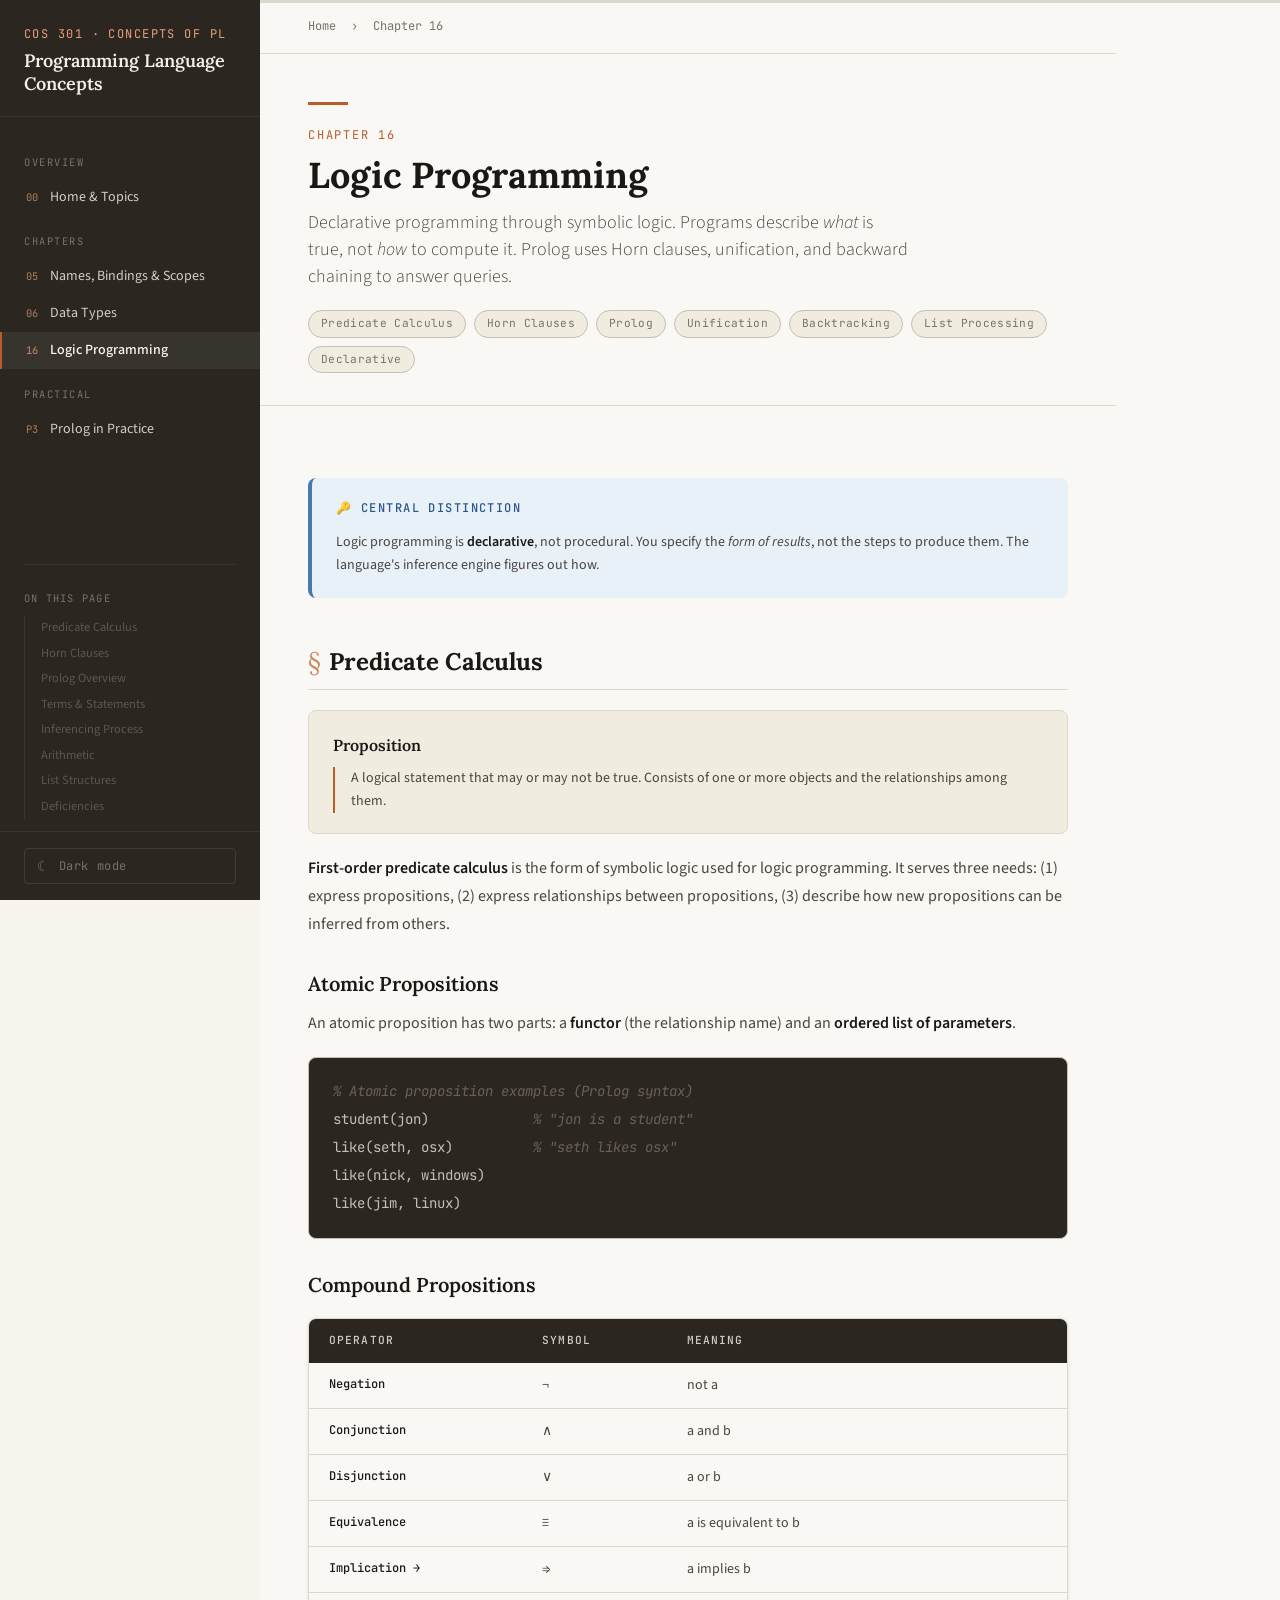
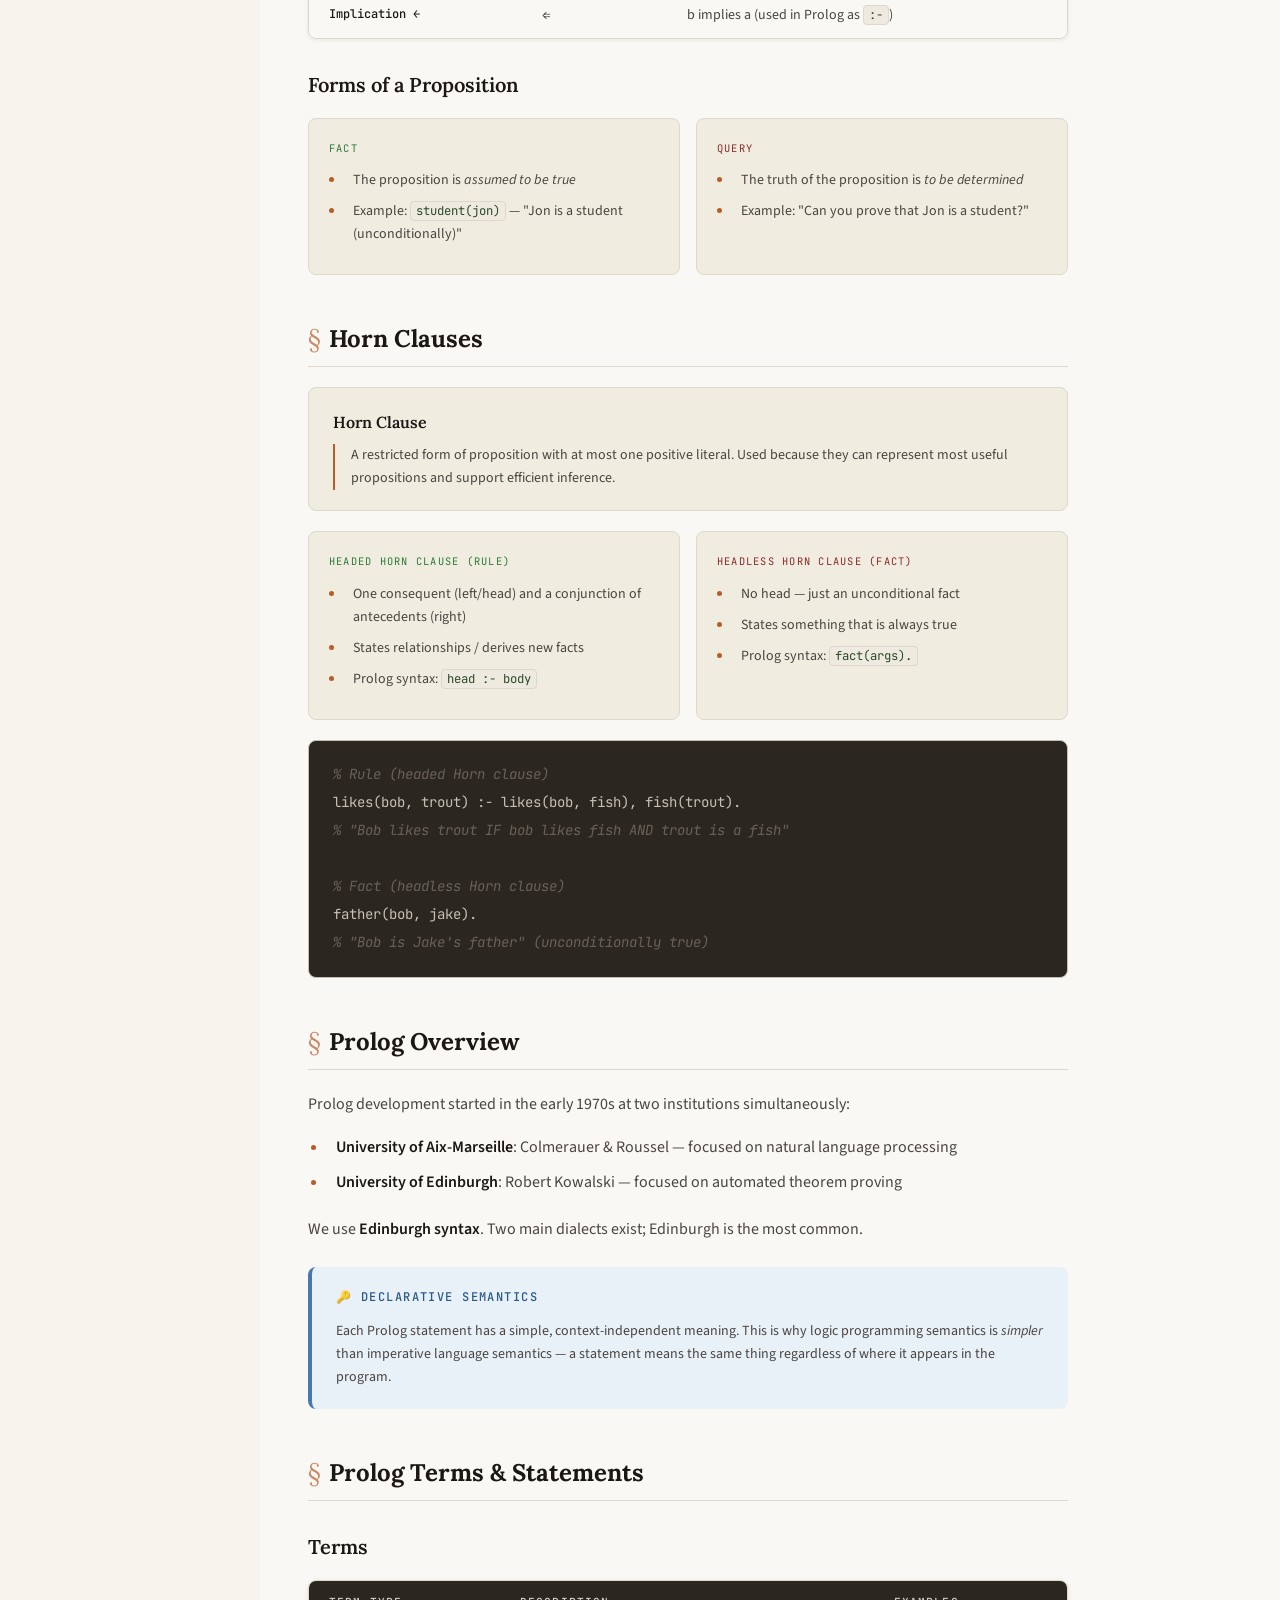
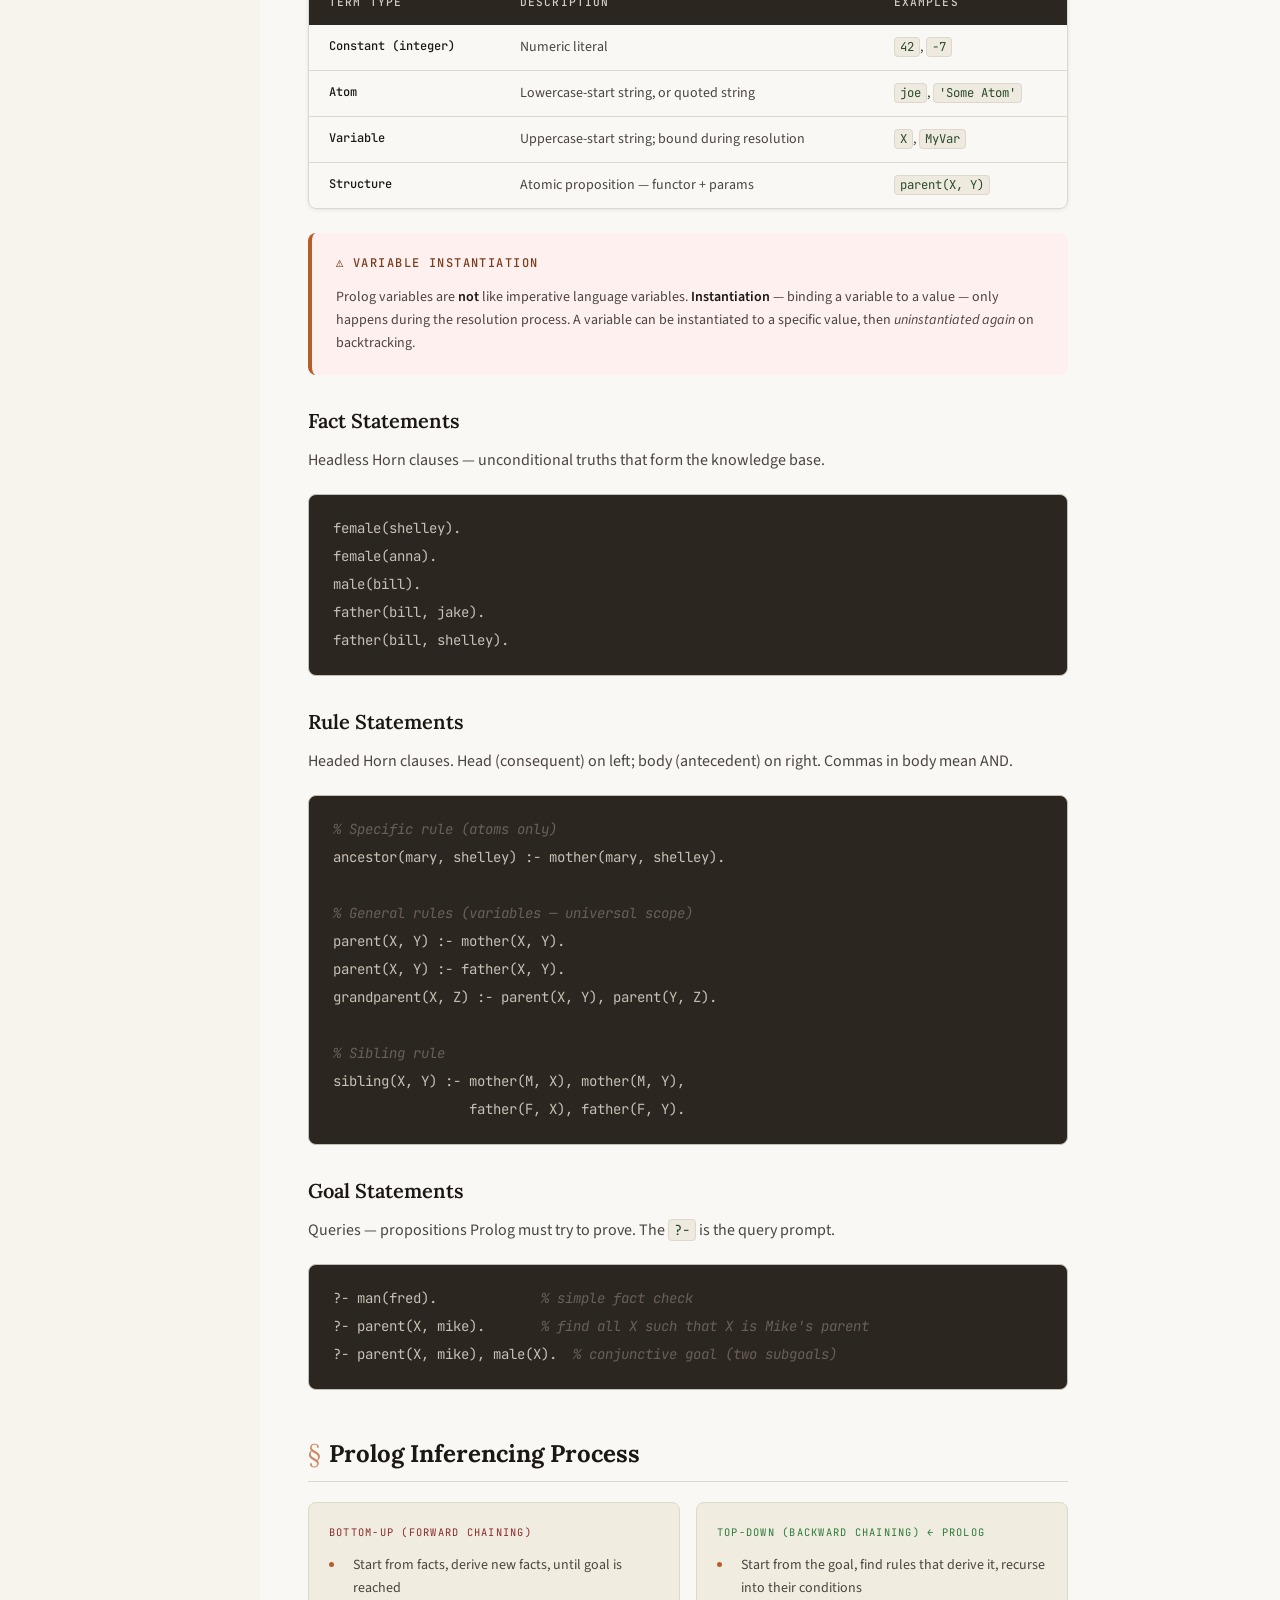
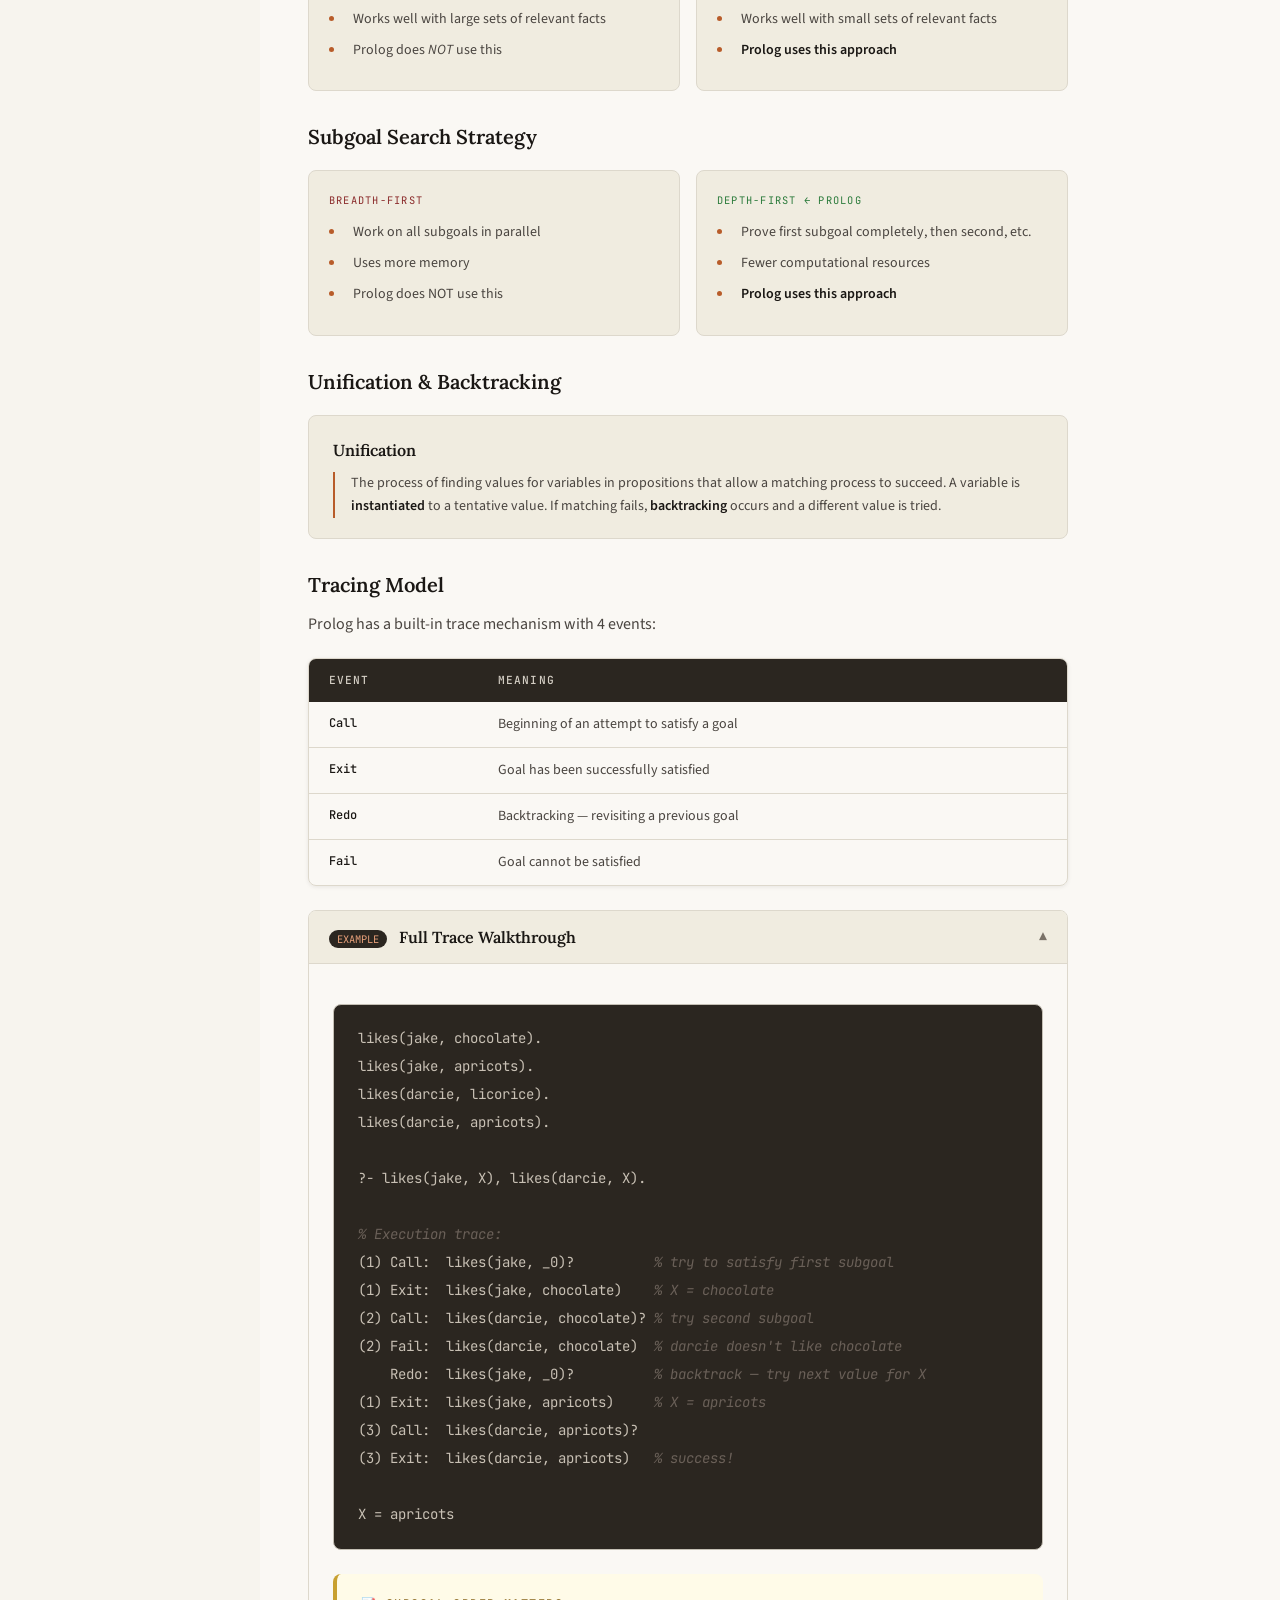
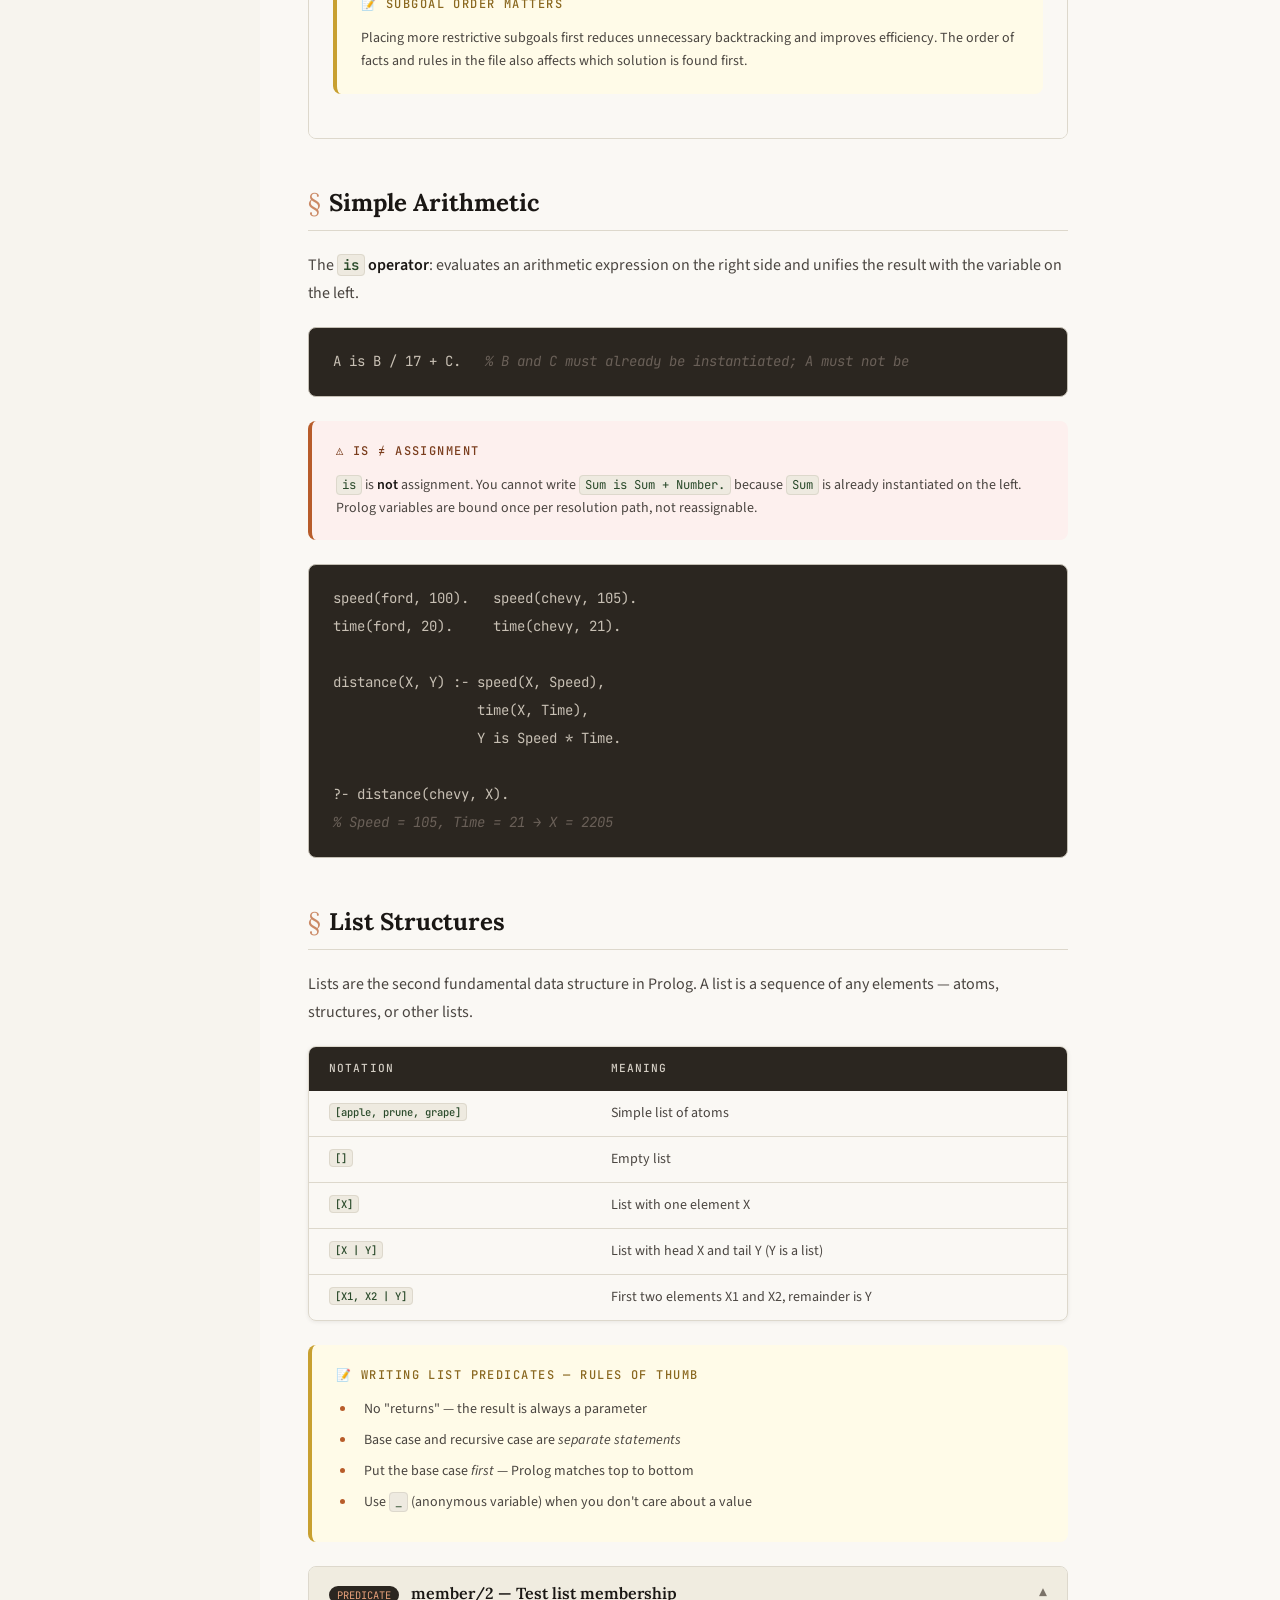
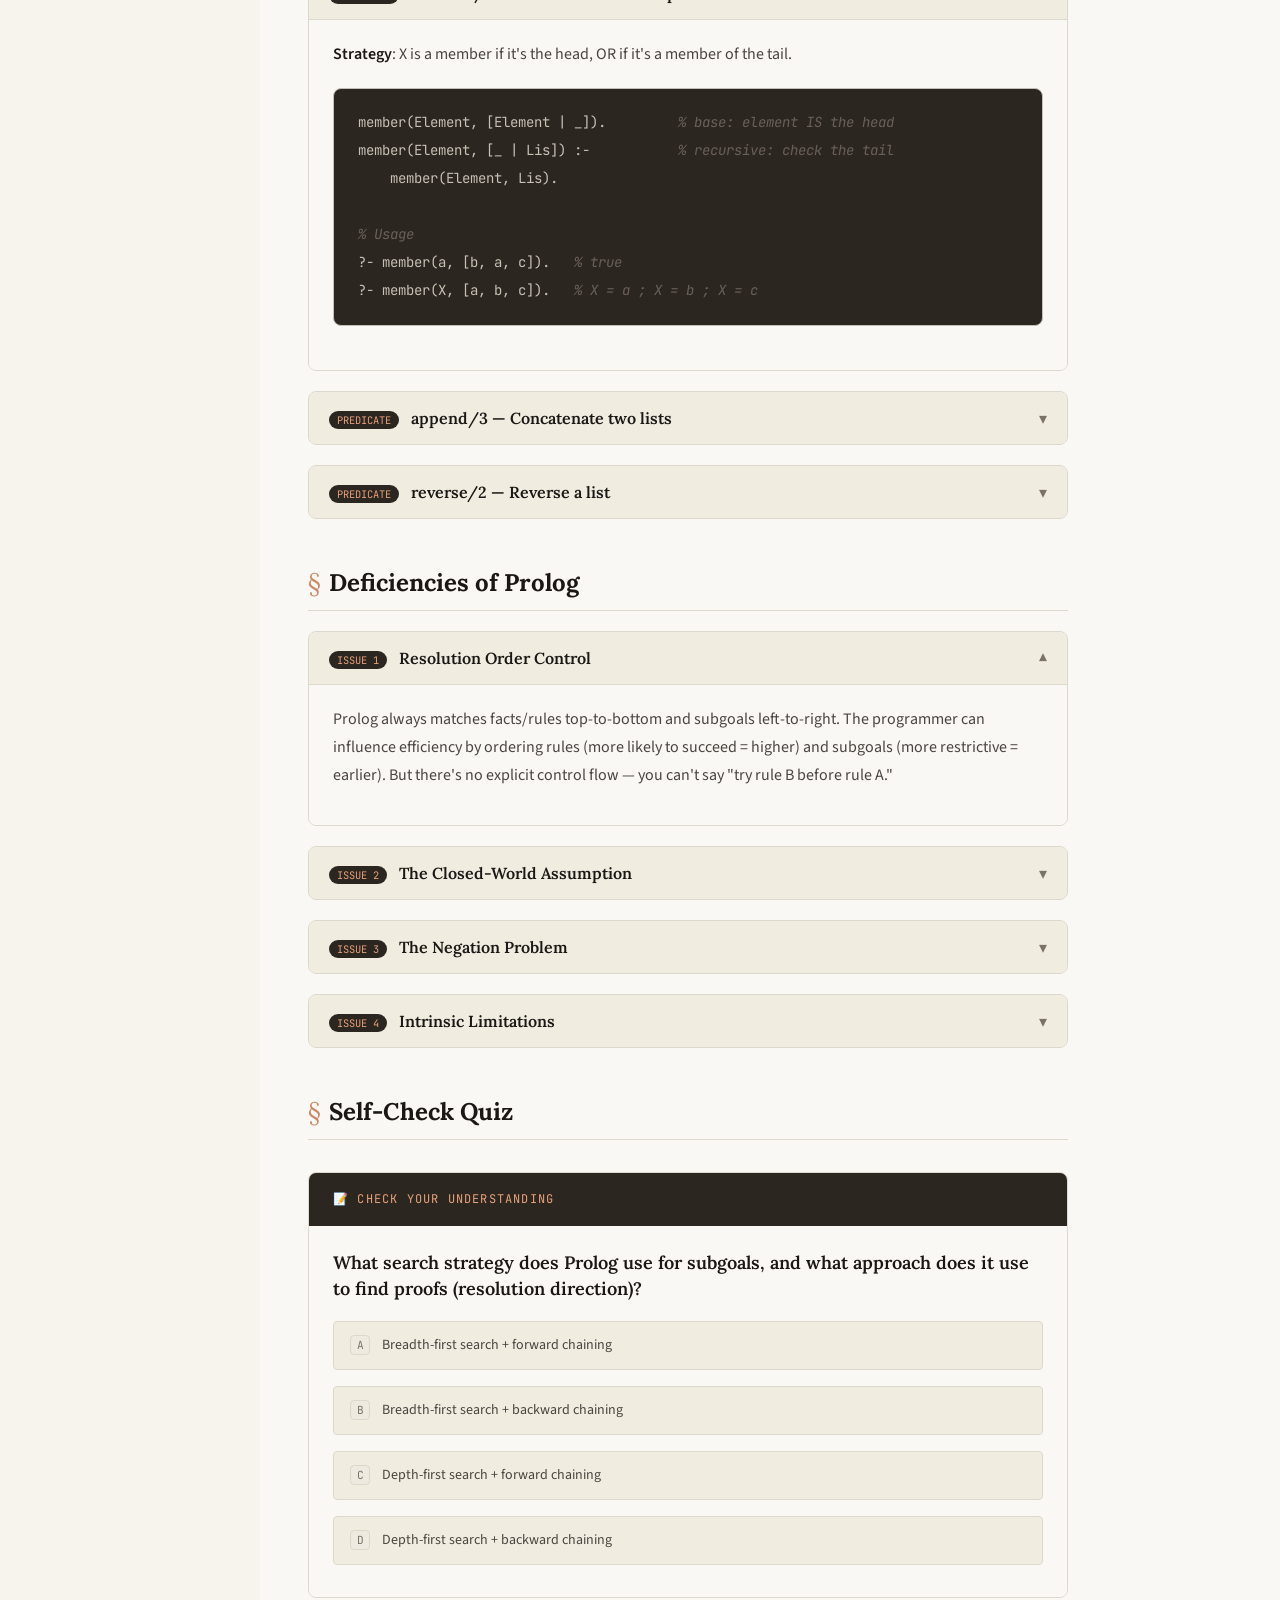
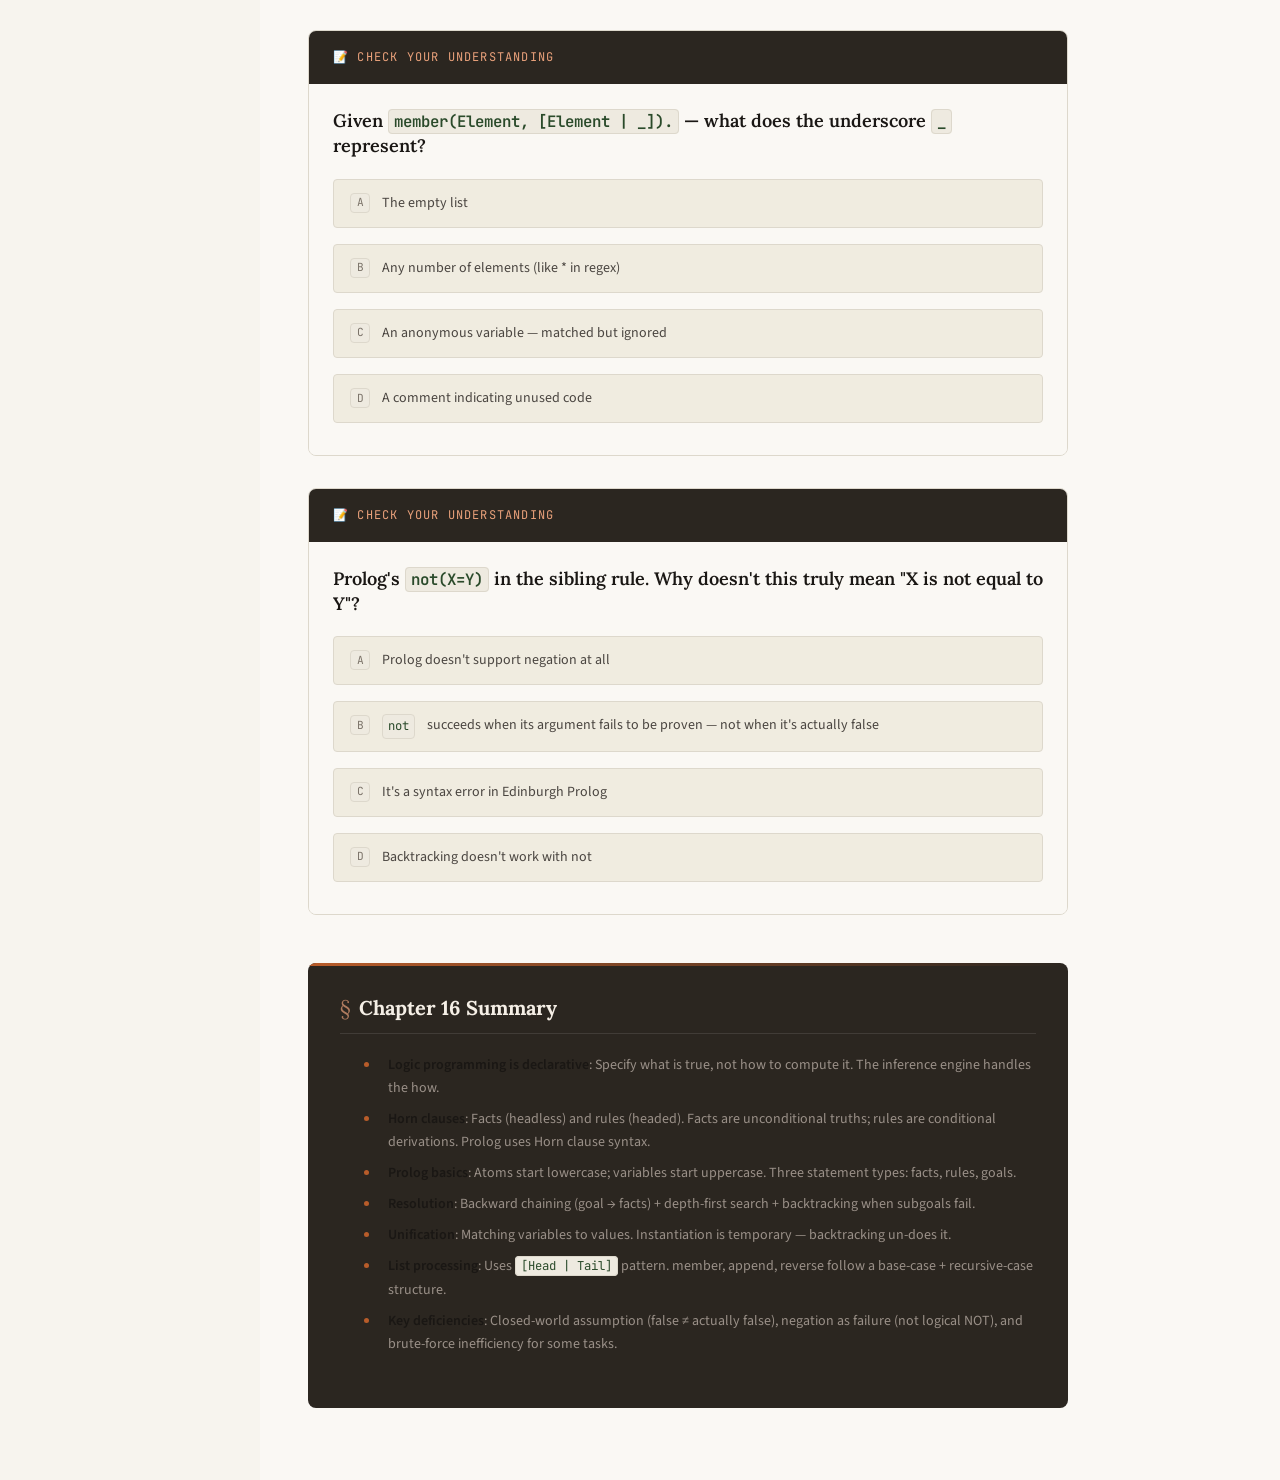
==== chapter16.html @ 0f6e415b "Add files via upload" ====
<!DOCTYPE html>
<html lang="en" data-theme="light">
<head>
  <meta charset="UTF-8" />
  <meta name="viewport" content="width=device-width, initial-scale=1.0" />
  <title>Chapter 16 — Logic Programming &amp; Prolog</title>
  <link rel="stylesheet" href="styles.css" />
</head>
<body>
<div class="layout">

  <button class="menu-toggle" aria-label="Open menu">☰</button>
  <div class="sidebar-overlay"></div>

  <!-- ═══════════════ SIDEBAR ═══════════════ -->
  <aside class="sidebar">
    <div class="sidebar-brand">
      <span class="course-label">COS 301 · Concepts of PL</span>
      <h1>Programming Language Concepts</h1>
    </div>

    <nav class="sidebar-nav">
      <span class="nav-section-label">Overview</span>
      <a href="index.html"><span class="nav-chapter">00</span> Home &amp; Topics</a>

      <span class="nav-section-label">Chapters</span>
      <a href="chapter5.html"><span class="nav-chapter">05</span> Names, Bindings &amp; Scopes</a>
      <a href="chapter6.html"><span class="nav-chapter">06</span> Data Types</a>
      <a href="chapter16.html" class="active"><span class="nav-chapter">16</span> Logic Programming</a>

      <span class="nav-section-label">Practical</span>
      <a href="prolog-practical.html"><span class="nav-chapter">P3</span> Prolog in Practice</a>
    </nav>

    <div class="sidebar-toc">
      <span class="sidebar-toc-title">On this page</span>
      <a href="#predicate">Predicate Calculus</a>
      <a href="#horn">Horn Clauses</a>
      <a href="#prolog-intro">Prolog Overview</a>
      <a href="#terms">Terms &amp; Statements</a>
      <a href="#inferencing">Inferencing Process</a>
      <a href="#arithmetic">Arithmetic</a>
      <a href="#lists">List Structures</a>
      <a href="#deficiencies">Deficiencies</a>
    </div>

    <div class="sidebar-footer">
      <button class="theme-toggle">
        <span class="toggle-icon">☾</span>
        <span class="toggle-label">Dark mode</span>
      </button>
    </div>
  </aside>

  <!-- ═══════════════ MAIN ═══════════════ -->
  <main class="main">
    <div class="reading-progress"><div class="reading-progress-bar"></div></div>

    <div class="breadcrumb">
      <a href="index.html">Home</a>
      <span>›</span> Chapter 16
    </div>

    <header class="page-header">
      <span class="chapter-tag">Chapter 16</span>
      <h1>Logic Programming</h1>
      <p class="subtitle">
        Declarative programming through symbolic logic. Programs describe <em>what</em>
        is true, not <em>how</em> to compute it. Prolog uses Horn clauses,
        unification, and backward chaining to answer queries.
      </p>
      <div class="topic-pills">
        <span class="pill">Predicate Calculus</span>
        <span class="pill">Horn Clauses</span>
        <span class="pill">Prolog</span>
        <span class="pill">Unification</span>
        <span class="pill">Backtracking</span>
        <span class="pill">List Processing</span>
        <span class="pill">Declarative</span>
      </div>
    </header>

    <article class="article">

      <div class="callout key">
        <div class="callout-label">🔑 Central Distinction</div>
        <p>
          Logic programming is <strong>declarative</strong>, not procedural. You specify the <em>form of results</em>, not the steps to produce them. The language's inference engine figures out how.
        </p>
      </div>

      <!-- ─── PREDICATE CALCULUS ──────────────────── -->
      <h2 id="predicate">Predicate Calculus</h2>

      <dl class="definition">
        <dt>Proposition</dt>
        <dd>A logical statement that may or may not be true. Consists of one or more objects and the relationships among them.</dd>
      </dl>

      <p>
        <strong>First-order predicate calculus</strong> is the form of symbolic logic used for logic programming. It serves three needs:
        (1) express propositions, (2) express relationships between propositions,
        (3) describe how new propositions can be inferred from others.
      </p>

      <h3>Atomic Propositions</h3>
      <p>An atomic proposition has two parts: a <strong>functor</strong> (the relationship name) and an <strong>ordered list of parameters</strong>.</p>

      <pre><code><span class="cm">% Atomic proposition examples (Prolog syntax)</span>
student(jon)             <span class="cm">% "jon is a student"</span>
like(seth, osx)          <span class="cm">% "seth likes osx"</span>
like(nick, windows)
like(jim, linux)</code></pre>

      <h3>Compound Propositions</h3>
      <div class="table-wrapper">
        <table>
          <thead>
            <tr><th>Operator</th><th>Symbol</th><th>Meaning</th></tr>
          </thead>
          <tbody>
            <tr><td>Negation</td><td>¬</td><td>not a</td></tr>
            <tr><td>Conjunction</td><td>∧</td><td>a and b</td></tr>
            <tr><td>Disjunction</td><td>∨</td><td>a or b</td></tr>
            <tr><td>Equivalence</td><td>≡</td><td>a is equivalent to b</td></tr>
            <tr><td>Implication →</td><td>⇒</td><td>a implies b</td></tr>
            <tr><td>Implication ←</td><td>⇐</td><td>b implies a (used in Prolog as <code>:-</code>)</td></tr>
          </tbody>
        </table>
      </div>

      <h3>Forms of a Proposition</h3>
      <div class="compare-grid">
        <div class="compare-card">
          <div class="cc-label advantage">Fact</div>
          <ul>
            <li>The proposition is <em>assumed to be true</em></li>
            <li>Example: <code>student(jon)</code> — "Jon is a student (unconditionally)"</li>
          </ul>
        </div>
        <div class="compare-card">
          <div class="cc-label disadvantage">Query</div>
          <ul>
            <li>The truth of the proposition is <em>to be determined</em></li>
            <li>Example: "Can you prove that Jon is a student?"</li>
          </ul>
        </div>
      </div>

      <!-- ─── HORN CLAUSES ─────────────────────────── -->
      <h2 id="horn">Horn Clauses</h2>

      <dl class="definition">
        <dt>Horn Clause</dt>
        <dd>A restricted form of proposition with at most one positive literal. Used because they can represent most useful propositions and support efficient inference.</dd>
      </dl>

      <div class="compare-grid">
        <div class="compare-card">
          <div class="cc-label advantage">Headed Horn Clause (Rule)</div>
          <ul>
            <li>One consequent (left/head) and a conjunction of antecedents (right)</li>
            <li>States relationships / derives new facts</li>
            <li>Prolog syntax: <code>head :- body</code></li>
          </ul>
        </div>
        <div class="compare-card">
          <div class="cc-label disadvantage">Headless Horn Clause (Fact)</div>
          <ul>
            <li>No head — just an unconditional fact</li>
            <li>States something that is always true</li>
            <li>Prolog syntax: <code>fact(args).</code></li>
          </ul>
        </div>
      </div>

      <pre><code><span class="cm">% Rule (headed Horn clause)</span>
likes(bob, trout) :- likes(bob, fish), fish(trout).
<span class="cm">% "Bob likes trout IF bob likes fish AND trout is a fish"</span>

<span class="cm">% Fact (headless Horn clause)</span>
father(bob, jake).
<span class="cm">% "Bob is Jake's father" (unconditionally true)</span></code></pre>

      <!-- ─── PROLOG OVERVIEW ──────────────────────── -->
      <h2 id="prolog-intro">Prolog Overview</h2>

      <p>Prolog development started in the early 1970s at two institutions simultaneously:</p>
      <ul>
        <li><strong>University of Aix-Marseille</strong>: Colmerauer &amp; Roussel — focused on natural language processing</li>
        <li><strong>University of Edinburgh</strong>: Robert Kowalski — focused on automated theorem proving</li>
      </ul>
      <p>We use <strong>Edinburgh syntax</strong>. Two main dialects exist; Edinburgh is the most common.</p>

      <div class="callout key">
        <div class="callout-label">🔑 Declarative Semantics</div>
        <p>
          Each Prolog statement has a simple, context-independent meaning. This is why logic programming semantics is <em>simpler</em> than imperative language semantics — a statement means the same thing regardless of where it appears in the program.
        </p>
      </div>

      <!-- ─── TERMS & STATEMENTS ──────────────────── -->
      <h2 id="terms">Prolog Terms &amp; Statements</h2>

      <h3>Terms</h3>
      <div class="table-wrapper">
        <table>
          <thead><tr><th>Term Type</th><th>Description</th><th>Examples</th></tr></thead>
          <tbody>
            <tr><td>Constant (integer)</td><td>Numeric literal</td><td><code>42</code>, <code>-7</code></td></tr>
            <tr><td>Atom</td><td>Lowercase-start string, or quoted string</td><td><code>joe</code>, <code>'Some Atom'</code></td></tr>
            <tr><td>Variable</td><td>Uppercase-start string; bound during resolution</td><td><code>X</code>, <code>MyVar</code></td></tr>
            <tr><td>Structure</td><td>Atomic proposition — functor + params</td><td><code>parent(X, Y)</code></td></tr>
          </tbody>
        </table>
      </div>

      <div class="callout warning">
        <div class="callout-label">⚠ Variable Instantiation</div>
        <p>
          Prolog variables are <strong>not</strong> like imperative language variables. <strong>Instantiation</strong> — binding a variable to a value — only happens during the resolution process. A variable can be instantiated to a specific value, then <em>uninstantiated again</em> on backtracking.
        </p>
      </div>

      <h3>Fact Statements</h3>
      <p>Headless Horn clauses — unconditional truths that form the knowledge base.</p>
      <pre><code>female(shelley).
female(anna).
male(bill).
father(bill, jake).
father(bill, shelley).</code></pre>

      <h3>Rule Statements</h3>
      <p>Headed Horn clauses. Head (consequent) on left; body (antecedent) on right. Commas in body mean AND.</p>
      <pre><code><span class="cm">% Specific rule (atoms only)</span>
ancestor(mary, shelley) :- mother(mary, shelley).

<span class="cm">% General rules (variables — universal scope)</span>
parent(X, Y) :- mother(X, Y).
parent(X, Y) :- father(X, Y).
grandparent(X, Z) :- parent(X, Y), parent(Y, Z).

<span class="cm">% Sibling rule</span>
sibling(X, Y) :- mother(M, X), mother(M, Y),
                 father(F, X), father(F, Y).</code></pre>

      <h3>Goal Statements</h3>
      <p>Queries — propositions Prolog must try to prove. The <code>?-</code> is the query prompt.</p>
      <pre><code>?- man(fred).             <span class="cm">% simple fact check</span>
?- parent(X, mike).       <span class="cm">% find all X such that X is Mike's parent</span>
?- parent(X, mike), male(X).  <span class="cm">% conjunctive goal (two subgoals)</span></code></pre>

      <!-- ─── INFERENCING ──────────────────────────── -->
      <h2 id="inferencing">Prolog Inferencing Process</h2>

      <div class="compare-grid">
        <div class="compare-card">
          <div class="cc-label disadvantage">Bottom-up (Forward Chaining)</div>
          <ul>
            <li>Start from facts, derive new facts, until goal is reached</li>
            <li>Works well with large sets of relevant facts</li>
            <li>Prolog does <em>NOT</em> use this</li>
          </ul>
        </div>
        <div class="compare-card">
          <div class="cc-label advantage">Top-down (Backward Chaining) ← Prolog</div>
          <ul>
            <li>Start from the goal, find rules that derive it, recurse into their conditions</li>
            <li>Works well with small sets of relevant facts</li>
            <li><strong>Prolog uses this approach</strong></li>
          </ul>
        </div>
      </div>

      <h3>Subgoal Search Strategy</h3>
      <div class="compare-grid">
        <div class="compare-card">
          <div class="cc-label disadvantage">Breadth-first</div>
          <ul>
            <li>Work on all subgoals in parallel</li>
            <li>Uses more memory</li>
            <li>Prolog does NOT use this</li>
          </ul>
        </div>
        <div class="compare-card">
          <div class="cc-label advantage">Depth-first ← Prolog</div>
          <ul>
            <li>Prove first subgoal completely, then second, etc.</li>
            <li>Fewer computational resources</li>
            <li><strong>Prolog uses this approach</strong></li>
          </ul>
        </div>
      </div>

      <h3>Unification &amp; Backtracking</h3>

      <dl class="definition">
        <dt>Unification</dt>
        <dd>The process of finding values for variables in propositions that allow a matching process to succeed. A variable is <strong>instantiated</strong> to a tentative value. If matching fails, <strong>backtracking</strong> occurs and a different value is tried.</dd>
      </dl>

      <h3>Tracing Model</h3>
      <p>Prolog has a built-in trace mechanism with 4 events:</p>

      <div class="table-wrapper">
        <table>
          <thead><tr><th>Event</th><th>Meaning</th></tr></thead>
          <tbody>
            <tr><td>Call</td><td>Beginning of an attempt to satisfy a goal</td></tr>
            <tr><td>Exit</td><td>Goal has been successfully satisfied</td></tr>
            <tr><td>Redo</td><td>Backtracking — revisiting a previous goal</td></tr>
            <tr><td>Fail</td><td>Goal cannot be satisfied</td></tr>
          </tbody>
        </table>
      </div>

      <div class="collapsible open">
        <button class="collapsible-header">
          <span><span class="ch-badge">EXAMPLE</span><span class="ch-title">Full Trace Walkthrough</span></span>
          <span class="collapsible-arrow">▾</span>
        </button>
        <div class="collapsible-body">
          <pre><code>likes(jake, chocolate).
likes(jake, apricots).
likes(darcie, licorice).
likes(darcie, apricots).

?- likes(jake, X), likes(darcie, X).

<span class="cm">% Execution trace:</span>
(1) Call:  likes(jake, _0)?          <span class="cm">% try to satisfy first subgoal</span>
(1) Exit:  likes(jake, chocolate)    <span class="cm">% X = chocolate</span>
(2) Call:  likes(darcie, chocolate)? <span class="cm">% try second subgoal</span>
(2) Fail:  likes(darcie, chocolate)  <span class="cm">% darcie doesn't like chocolate</span>
    Redo:  likes(jake, _0)?          <span class="cm">% backtrack — try next value for X</span>
(1) Exit:  likes(jake, apricots)     <span class="cm">% X = apricots</span>
(3) Call:  likes(darcie, apricots)?
(3) Exit:  likes(darcie, apricots)   <span class="cm">% success!</span>

X = apricots</code></pre>
          <div class="callout note">
            <div class="callout-label">📝 Subgoal Order Matters</div>
            <p>
              Placing more restrictive subgoals first reduces unnecessary backtracking and improves efficiency.
              The order of facts and rules in the file also affects which solution is found first.
            </p>
          </div>
        </div>
      </div>

      <!-- ─── ARITHMETIC ──────────────────────────── -->
      <h2 id="arithmetic">Simple Arithmetic</h2>

      <p>
        The <strong><code>is</code> operator</strong>: evaluates an arithmetic expression on the right side and unifies the result with the variable on the left.
      </p>

      <pre><code>A is B / 17 + C.   <span class="cm">% B and C must already be instantiated; A must not be</span></code></pre>

      <div class="callout warning">
        <div class="callout-label">⚠ is ≠ Assignment</div>
        <p>
          <code>is</code> is <strong>not</strong> assignment. You cannot write <code>Sum is Sum + Number.</code> because <code>Sum</code> is already instantiated on the left.
          Prolog variables are bound once per resolution path, not reassignable.
        </p>
      </div>

      <pre><code>speed(ford, 100).   speed(chevy, 105).
time(ford, 20).     time(chevy, 21).

distance(X, Y) :- speed(X, Speed),
                  time(X, Time),
                  Y is Speed * Time.

?- distance(chevy, X).
<span class="cm">% Speed = 105, Time = 21 → X = 2205</span></code></pre>

      <!-- ─── LISTS ─────────────────────────────────── -->
      <h2 id="lists">List Structures</h2>

      <p>Lists are the second fundamental data structure in Prolog. A list is a sequence of any elements — atoms, structures, or other lists.</p>

      <div class="table-wrapper">
        <table>
          <thead><tr><th>Notation</th><th>Meaning</th></tr></thead>
          <tbody>
            <tr><td><code>[apple, prune, grape]</code></td><td>Simple list of atoms</td></tr>
            <tr><td><code>[]</code></td><td>Empty list</td></tr>
            <tr><td><code>[X]</code></td><td>List with one element X</td></tr>
            <tr><td><code>[X | Y]</code></td><td>List with head X and tail Y (Y is a list)</td></tr>
            <tr><td><code>[X1, X2 | Y]</code></td><td>First two elements X1 and X2, remainder is Y</td></tr>
          </tbody>
        </table>
      </div>

      <div class="callout note">
        <div class="callout-label">📝 Writing List Predicates — Rules of Thumb</div>
        <ul>
          <li>No "returns" — the result is always a parameter</li>
          <li>Base case and recursive case are <em>separate statements</em></li>
          <li>Put the base case <em>first</em> — Prolog matches top to bottom</li>
          <li>Use <code>_</code> (anonymous variable) when you don't care about a value</li>
        </ul>
      </div>

      <div class="collapsible open">
        <button class="collapsible-header">
          <span><span class="ch-badge">PREDICATE</span><span class="ch-title">member/2 — Test list membership</span></span>
          <span class="collapsible-arrow">▾</span>
        </button>
        <div class="collapsible-body">
          <p><strong>Strategy</strong>: X is a member if it's the head, OR if it's a member of the tail.</p>
          <pre><code>member(Element, [Element | _]).         <span class="cm">% base: element IS the head</span>
member(Element, [_ | Lis]) :-           <span class="cm">% recursive: check the tail</span>
    member(Element, Lis).

<span class="cm">% Usage</span>
?- member(a, [b, a, c]).   <span class="cm">% true</span>
?- member(X, [a, b, c]).   <span class="cm">% X = a ; X = b ; X = c</span></code></pre>
        </div>
      </div>

      <div class="collapsible">
        <button class="collapsible-header">
          <span><span class="ch-badge">PREDICATE</span><span class="ch-title">append/3 — Concatenate two lists</span></span>
          <span class="collapsible-arrow">▾</span>
        </button>
        <div class="collapsible-body">
          <p><strong>Strategy</strong>: Appending an empty list yields the second list unchanged. Otherwise, prepend the head of the first list to the result of appending the tail.</p>
          <pre><code>append([], Lis, Lis).                             <span class="cm">% base case</span>
append([Head | Lis_1], Lis_2, [Head | Lis_3]) :-  <span class="cm">% recursive case</span>
    append(Lis_1, Lis_2, Lis_3).

<span class="cm">% Works in multiple directions!</span>
?- append([a, b], [c, d], X).           <span class="cm">% X = [a,b,c,d]</span>
?- append([a, b], X, [a, b, c, d]).     <span class="cm">% X = [c,d]</span>
?- append(X, [c, d], [a, b, c, d]).     <span class="cm">% X = [a,b]</span></code></pre>
        </div>
      </div>

      <div class="collapsible">
        <button class="collapsible-header">
          <span><span class="ch-badge">PREDICATE</span><span class="ch-title">reverse/2 — Reverse a list</span></span>
          <span class="collapsible-arrow">▾</span>
        </button>
        <div class="collapsible-body">
          <p><strong>Strategy</strong>: Reverse the tail, then append the head to the end of that reversed tail.</p>
          <pre><code>reverse([], []).                             <span class="cm">% base case</span>
reverse([Head | Tail], List) :-              <span class="cm">% recursive case</span>
    reverse(Tail, Result),
    append(Result, [Head], List).

?- reverse([a, b, c], X).   <span class="cm">% X = [c,b,a]</span>
?- reverse(X, [a, b, c]).   <span class="cm">% X = [c,b,a]</span></code></pre>
        </div>
      </div>

      <!-- ─── DEFICIENCIES ─────────────────────────── -->
      <h2 id="deficiencies">Deficiencies of Prolog</h2>

      <div class="collapsible open">
        <button class="collapsible-header">
          <span><span class="ch-badge">ISSUE 1</span><span class="ch-title">Resolution Order Control</span></span>
          <span class="collapsible-arrow">▾</span>
        </button>
        <div class="collapsible-body">
          <p>
            Prolog always matches facts/rules top-to-bottom and subgoals left-to-right.
            The programmer can influence efficiency by ordering rules (more likely to succeed = higher) and subgoals (more restrictive = earlier).
            But there's no explicit control flow — you can't say "try rule B before rule A."
          </p>
        </div>
      </div>

      <div class="collapsible">
        <button class="collapsible-header">
          <span><span class="ch-badge">ISSUE 2</span><span class="ch-title">The Closed-World Assumption</span></span>
          <span class="collapsible-arrow">▾</span>
        </button>
        <div class="collapsible-body">
          <p>
            Prolog can only prove things using known facts and rules. If it answers <strong>false</strong>,
            that means it <em>cannot prove it</em> — not that it is actually false.
          </p>
          <div class="callout warning">
            <div class="callout-label">⚠ False ≠ Actually False</div>
            <p>
              A query returns "false" if the required facts are simply absent from the database —
              even if the statement would be true in the real world. This is a fundamental epistemological limitation.
            </p>
          </div>
        </div>
      </div>

      <div class="collapsible">
        <button class="collapsible-header">
          <span><span class="ch-badge">ISSUE 3</span><span class="ch-title">The Negation Problem</span></span>
          <span class="collapsible-arrow">▾</span>
        </button>
        <div class="collapsible-body">
          <p>Consider this sibling rule that produces wrong results:</p>
          <pre><code>sibling(X, Y) :- parent(M, X), parent(M, Y).
?- sibling(X, Y).
X = jake, Y = jake.    <span class="cm">% jake is his own sibling?!</span></code></pre>
          <p>Fix attempt using <code>not</code>:</p>
          <pre><code>sibling(X, Y) :- parent(M, X), parent(M, Y), not(X=Y).</code></pre>
          <div class="callout warning">
            <div class="callout-label">⚠ not ≠ Logical Negation</div>
            <p>
              Prolog's <code>not</code> succeeds when its argument <em>fails to be proven</em>.
              <code>not(X=Y)</code> means "there is no fact proving X equals Y" — it does NOT mean X and Y are truly unequal.
              Establishing true inequality for all atom pairs would require an impractical number of facts.
            </p>
          </div>
        </div>
      </div>

      <div class="collapsible">
        <button class="collapsible-header">
          <span><span class="ch-badge">ISSUE 4</span><span class="ch-title">Intrinsic Limitations</span></span>
          <span class="collapsible-arrow">▾</span>
        </button>
        <div class="collapsible-body">
          <p>Some tasks can be specified in Prolog but are horribly inefficient. The sorting example:</p>
          <pre><code>sort(Old, New) :- permute(Old, New), sorted(New).
sorted([]).
sorted([X]).
sorted([X, Y | List]) :- X =&lt; Y, sorted([Y | List]).</code></pre>
          <p>
            This "sorts" by trying all permutations until one is sorted — effectively brute-force, O(n!) work.
            A real sort algorithm requires procedural control that Prolog makes awkward to express.
          </p>
        </div>
      </div>

      <!-- ─── QUIZ ──────────────────────────────────── -->
      <h2>Self-Check Quiz</h2>

      <div class="quiz">
        <div class="quiz-header">
          <span>📝 Check your understanding</span>
        </div>
        <div class="quiz-body">
          <p class="quiz-question">What search strategy does Prolog use for subgoals, and what approach does it use to find proofs (resolution direction)?</p>
          <ul class="quiz-options">
            <li class="quiz-option" data-correct="false"
                data-feedback="Breadth-first forward chaining works on all subgoals in parallel and builds up from facts — Prolog does neither.">
              <span class="opt-key">A</span> Breadth-first search + forward chaining
            </li>
            <li class="quiz-option" data-correct="false"
                data-feedback="Breadth-first is not used because it requires too many resources. Prolog does use backward chaining, but with depth-first search.">
              <span class="opt-key">B</span> Breadth-first search + backward chaining
            </li>
            <li class="quiz-option" data-correct="false"
                data-feedback="Depth-first is correct! But forward chaining starts from facts — Prolog starts from the goal (backward chaining).">
              <span class="opt-key">C</span> Depth-first search + forward chaining
            </li>
            <li class="quiz-option" data-correct="true"
                data-feedback="✓ Correct! Prolog uses depth-first search (fully proves first subgoal before moving to second) combined with backward chaining (starts from the goal, works toward facts).">
              <span class="opt-key">D</span> Depth-first search + backward chaining
            </li>
          </ul>
          <div class="quiz-feedback"></div>
          <button class="quiz-reset">↺ Reset</button>
        </div>
      </div>

      <div class="quiz">
        <div class="quiz-header">
          <span>📝 Check your understanding</span>
        </div>
        <div class="quiz-body">
          <p class="quiz-question">Given <code>member(Element, [Element | _]).</code> — what does the underscore <code>_</code> represent?</p>
          <ul class="quiz-options">
            <li class="quiz-option" data-correct="false"
                data-feedback="The underscore does not mean empty list. The empty list is written as [].">
              <span class="opt-key">A</span> The empty list
            </li>
            <li class="quiz-option" data-correct="false"
                data-feedback="The underscore is a variable placeholder, not a wildcard for multiple elements in the pattern.">
              <span class="opt-key">B</span> Any number of elements (like * in regex)
            </li>
            <li class="quiz-option" data-correct="true"
                data-feedback="✓ Correct! The anonymous variable _ means 'this will be unified with something, but I don't care what it is and won't use it.' Here, it matches the tail of the list.">
              <span class="opt-key">C</span> An anonymous variable — matched but ignored
            </li>
            <li class="quiz-option" data-correct="false"
                data-feedback="The underscore is not a comment. Comments in Prolog use %.">
              <span class="opt-key">D</span> A comment indicating unused code
            </li>
          </ul>
          <div class="quiz-feedback"></div>
          <button class="quiz-reset">↺ Reset</button>
        </div>
      </div>

      <div class="quiz">
        <div class="quiz-header">
          <span>📝 Check your understanding</span>
        </div>
        <div class="quiz-body">
          <p class="quiz-question">Prolog's <code>not(X=Y)</code> in the sibling rule. Why doesn't this truly mean "X is not equal to Y"?</p>
          <ul class="quiz-options">
            <li class="quiz-option" data-correct="false"
                data-feedback="not is a valid Prolog operator — it does work, just not in the way you'd want for true logical negation.">
              <span class="opt-key">A</span> Prolog doesn't support negation at all
            </li>
            <li class="quiz-option" data-correct="true"
                data-feedback="✓ Correct! Prolog's not succeeds when its argument fails to be proven. So not(X=Y) means 'Prolog cannot prove X and Y are the same atom' — not that they are actually different. Without explicit inequality facts, two distinct atoms can still 'seem' equal to Prolog.">
              <span class="opt-key">B</span> <code>not</code> succeeds when its argument fails to be proven — not when it's actually false
            </li>
            <li class="quiz-option" data-correct="false"
                data-feedback="The issue is not a syntax problem — it's a fundamental semantic issue with how not works in Prolog.">
              <span class="opt-key">C</span> It's a syntax error in Edinburgh Prolog
            </li>
            <li class="quiz-option" data-correct="false"
                data-feedback="It could be used with backtracking, but the semantic issue remains regardless of backtracking.">
              <span class="opt-key">D</span> Backtracking doesn't work with not
            </li>
          </ul>
          <div class="quiz-feedback"></div>
          <button class="quiz-reset">↺ Reset</button>
        </div>
      </div>

      <!-- ─── SUMMARY ──────────────────────────────── -->
      <div class="summary-box">
        <h2>Chapter 16 Summary</h2>
        <ul>
          <li><strong>Logic programming is declarative</strong>: Specify what is true, not how to compute it. The inference engine handles the how.</li>
          <li><strong>Horn clauses</strong>: Facts (headless) and rules (headed). Facts are unconditional truths; rules are conditional derivations. Prolog uses Horn clause syntax.</li>
          <li><strong>Prolog basics</strong>: Atoms start lowercase; variables start uppercase. Three statement types: facts, rules, goals.</li>
          <li><strong>Resolution</strong>: Backward chaining (goal → facts) + depth-first search + backtracking when subgoals fail.</li>
          <li><strong>Unification</strong>: Matching variables to values. Instantiation is temporary — backtracking un-does it.</li>
          <li><strong>List processing</strong>: Uses <code>[Head | Tail]</code> pattern. member, append, reverse follow a base-case + recursive-case structure.</li>
          <li><strong>Key deficiencies</strong>: Closed-world assumption (false ≠ actually false), negation as failure (not logical NOT), and brute-force inefficiency for some tasks.</li>
        </ul>
      </div>

    </article>
  </main>
</div>
<script src="study-notes.js"></script>
</body>
</html>
---- styles.css ----
/* ============================================================
   STUDY NOTES — Shared Stylesheet
   Academic Editorial Theme
   ============================================================ */

@import url('https://fonts.googleapis.com/css2?family=Lora:ital,wght@0,400;0,600;0,700;1,400&family=Source+Sans+3:wght@300;400;500;600&family=JetBrains+Mono:wght@400;500&display=swap');

/* ============================================================
   CSS VARIABLES
   ============================================================ */
:root {
  /* Colors — Light Theme */
  --bg-page:        #f7f4ee;
  --bg-content:     #faf8f4;
  --bg-sidebar:     #2b2620;
  --bg-code:        #eeeae0;
  --bg-note:        #fffbe8;
  --bg-key:         #e8f0f8;
  --bg-table-head:  #2b2620;
  --bg-hover:       #f0ece0;

  --text-primary:   #1a1714;
  --text-secondary: #4a4540;
  --text-muted:     #7a7268;
  --text-sidebar:   #d4cec4;
  --text-sidebar-active: #fff8ec;
  --text-code:      #2a4a2a;

  --accent:         #b85c2a;
  --accent-light:   #e8a07a;
  --accent-dim:     #7a3d1d;

  --border:         #ddd8cc;
  --border-strong:  #c4bfb4;
  --rule:           #b85c2a;

  /* Spacing scale (base 4px) */
  --sp-1:  4px;
  --sp-2:  8px;
  --sp-3:  12px;
  --sp-4:  16px;
  --sp-5:  20px;
  --sp-6:  24px;
  --sp-8:  32px;
  --sp-10: 40px;
  --sp-12: 48px;
  --sp-16: 64px;
  --sp-20: 80px;

  /* Typography */
  --font-display: 'Lora', Georgia, serif;
  --font-body:    'Source Sans 3', 'Helvetica Neue', sans-serif;
  --font-mono:    'JetBrains Mono', 'Courier New', monospace;

  --fs-xs:   0.75rem;
  --fs-sm:   0.875rem;
  --fs-base: 1rem;
  --fs-lg:   1.125rem;
  --fs-xl:   1.25rem;
  --fs-2xl:  1.5rem;
  --fs-3xl:  1.875rem;
  --fs-4xl:  2.25rem;

  /* Layout */
  --sidebar-width: 260px;
  --content-max:   760px;
  --content-pad:   var(--sp-12);

  /* Effects */
  --shadow-sm:  0 1px 4px rgba(0,0,0,0.08);
  --shadow-md:  0 4px 16px rgba(0,0,0,0.10);
  --radius:     4px;
  --radius-lg:  8px;

  /* Transitions */
  --transition: 0.2s ease;
}

/* Dark Theme */
[data-theme="dark"] {
  --bg-page:        #16130f;
  --bg-content:     #1e1a15;
  --bg-sidebar:     #0e0c09;
  --bg-code:        #252018;
  --bg-note:        #2a2410;
  --bg-key:         #10202e;
  --bg-table-head:  #0e0c09;
  --bg-hover:       #2a2418;

  --text-primary:   #ede8df;
  --text-secondary: #b8b0a4;
  --text-muted:     #7a7268;
  --text-sidebar:   #8a8278;
  --text-sidebar-active: #f5efe6;
  --text-code:      #88c888;

  --accent:         #d9784a;
  --accent-light:   #e8a07a;
  --accent-dim:     #a05530;

  --border:         #2e2820;
  --border-strong:  #3e3828;
  --rule:           #d9784a;
}

/* ============================================================
   RESET & BASE
   ============================================================ */
*, *::before, *::after {
  box-sizing: border-box;
  margin: 0;
  padding: 0;
}

html {
  scroll-behavior: smooth;
  font-size: 16px;
}

body {
  font-family: var(--font-body);
  font-size: var(--fs-base);
  line-height: 1.75;
  color: var(--text-primary);
  background: var(--bg-page);
  min-height: 100vh;
  transition: background var(--transition), color var(--transition);
}

/* ============================================================
   LAYOUT
   ============================================================ */
.layout {
  display: flex;
  min-height: 100vh;
}

/* ============================================================
   SIDEBAR
   ============================================================ */
.sidebar {
  width: var(--sidebar-width);
  background: var(--bg-sidebar);
  position: fixed;
  top: 0;
  left: 0;
  height: 100vh;
  overflow-y: auto;
  z-index: 100;
  display: flex;
  flex-direction: column;
  transition: transform var(--transition);
}

.sidebar::-webkit-scrollbar { width: 4px; }
.sidebar::-webkit-scrollbar-track { background: transparent; }
.sidebar::-webkit-scrollbar-thumb { background: #4a4038; border-radius: 2px; }

.sidebar-brand {
  padding: var(--sp-6) var(--sp-6) var(--sp-5);
  border-bottom: 1px solid rgba(255,255,255,0.06);
}

.sidebar-brand .course-label {
  font-family: var(--font-mono);
  font-size: var(--fs-xs);
  color: var(--accent-light);
  text-transform: uppercase;
  letter-spacing: 0.12em;
  display: block;
  margin-bottom: var(--sp-1);
}

.sidebar-brand h1 {
  font-family: var(--font-display);
  font-size: var(--fs-lg);
  font-weight: 600;
  color: #f5efe6;
  line-height: 1.3;
}

.sidebar-nav {
  padding: var(--sp-5) 0 var(--sp-6);
  flex: 1;
}

.nav-section-label {
  font-family: var(--font-mono);
  font-size: 0.65rem;
  color: var(--text-muted);
  text-transform: uppercase;
  letter-spacing: 0.15em;
  padding: var(--sp-4) var(--sp-6) var(--sp-2);
  display: block;
}

.sidebar-nav a {
  display: flex;
  align-items: center;
  gap: var(--sp-2);
  padding: var(--sp-2) var(--sp-6);
  color: var(--text-sidebar);
  text-decoration: none;
  font-size: var(--fs-sm);
  font-weight: 400;
  transition: color var(--transition), background var(--transition), padding-left var(--transition);
  border-left: 2px solid transparent;
  line-height: 1.5;
}

.sidebar-nav a:hover {
  color: var(--text-sidebar-active);
  background: rgba(255,255,255,0.04);
  padding-left: calc(var(--sp-6) + 4px);
}

.sidebar-nav a.active {
  color: var(--text-sidebar-active);
  border-left-color: var(--accent);
  background: rgba(255,255,255,0.06);
  font-weight: 500;
}

.sidebar-nav a .nav-chapter {
  font-family: var(--font-mono);
  font-size: 0.65rem;
  color: var(--accent-light);
  opacity: 0.7;
  margin-right: var(--sp-1);
}

.sidebar-toc {
  padding: var(--sp-3) 0;
  border-top: 1px solid rgba(255,255,255,0.06);
  margin: 0 var(--sp-6);
}

.sidebar-toc-title {
  font-family: var(--font-mono);
  font-size: 0.65rem;
  color: var(--text-muted);
  text-transform: uppercase;
  letter-spacing: 0.12em;
  display: block;
  padding: var(--sp-3) 0 var(--sp-2);
}

.sidebar-toc a {
  display: block;
  padding: var(--sp-1) 0 var(--sp-1) var(--sp-4);
  color: #5e5650;
  text-decoration: none;
  font-size: 0.78rem;
  line-height: 1.4;
  border-left: 1px solid #3a342c;
  transition: color var(--transition), border-color var(--transition);
}

.sidebar-toc a:hover {
  color: #9a9088;
  border-left-color: var(--accent);
}

/* Dark mode toggle */
.sidebar-footer {
  padding: var(--sp-4) var(--sp-6);
  border-top: 1px solid rgba(255,255,255,0.06);
}

.theme-toggle {
  display: flex;
  align-items: center;
  gap: var(--sp-2);
  cursor: pointer;
  background: none;
  border: 1px solid rgba(255,255,255,0.1);
  color: var(--text-muted);
  padding: var(--sp-2) var(--sp-3);
  border-radius: var(--radius);
  font-size: var(--fs-xs);
  font-family: var(--font-mono);
  letter-spacing: 0.05em;
  width: 100%;
  transition: border-color var(--transition), color var(--transition);
}

.theme-toggle:hover {
  border-color: rgba(255,255,255,0.2);
  color: var(--text-sidebar);
}

.theme-toggle .toggle-icon { font-size: 14px; }

/* ============================================================
   MAIN CONTENT
   ============================================================ */
.main {
  margin-left: var(--sidebar-width);
  flex: 1;
  min-height: 100vh;
  background: var(--bg-content);
  transition: background var(--transition);
}

/* Progress bar */
.reading-progress {
  position: fixed;
  top: 0;
  left: var(--sidebar-width);
  right: 0;
  height: 3px;
  background: var(--border);
  z-index: 200;
}

.reading-progress-bar {
  height: 100%;
  background: var(--accent);
  width: 0%;
  transition: width 0.1s linear;
}

/* Page header */
.page-header {
  background: var(--bg-content);
  padding: var(--sp-12) var(--content-pad) var(--sp-8);
  border-bottom: 1px solid var(--border);
  max-width: calc(var(--content-max) + var(--content-pad) * 2);
  position: relative;
}

.page-header::before {
  content: '';
  display: block;
  width: 40px;
  height: 3px;
  background: var(--accent);
  margin-bottom: var(--sp-5);
}

.page-header .chapter-tag {
  font-family: var(--font-mono);
  font-size: var(--fs-xs);
  color: var(--accent);
  text-transform: uppercase;
  letter-spacing: 0.15em;
  display: block;
  margin-bottom: var(--sp-2);
}

.page-header h1 {
  font-family: var(--font-display);
  font-size: var(--fs-4xl);
  font-weight: 700;
  color: var(--text-primary);
  line-height: 1.2;
  margin-bottom: var(--sp-3);
}

.page-header .subtitle {
  font-size: var(--fs-lg);
  color: var(--text-secondary);
  font-weight: 300;
  max-width: 600px;
  line-height: 1.5;
}

/* Topic pills */
.topic-pills {
  display: flex;
  flex-wrap: wrap;
  gap: var(--sp-2);
  margin-top: var(--sp-5);
}

.pill {
  font-family: var(--font-mono);
  font-size: 0.7rem;
  padding: 3px var(--sp-3);
  border-radius: 99px;
  border: 1px solid var(--border-strong);
  color: var(--text-muted);
  background: var(--bg-hover);
  letter-spacing: 0.03em;
}

/* Article content */
.article {
  max-width: calc(var(--content-max) + var(--content-pad) * 2);
  padding: var(--sp-12) var(--content-pad);
}

/* ============================================================
   TYPOGRAPHY
   ============================================================ */
h2 {
  font-family: var(--font-display);
  font-size: var(--fs-2xl);
  font-weight: 700;
  color: var(--text-primary);
  margin-top: var(--sp-12);
  margin-bottom: var(--sp-5);
  padding-bottom: var(--sp-3);
  border-bottom: 1px solid var(--border);
  line-height: 1.3;
}

h2::before {
  content: '§';
  color: var(--accent);
  font-weight: 400;
  margin-right: var(--sp-2);
  opacity: 0.7;
}

h3 {
  font-family: var(--font-display);
  font-size: var(--fs-xl);
  font-weight: 600;
  color: var(--text-primary);
  margin-top: var(--sp-8);
  margin-bottom: var(--sp-3);
  line-height: 1.35;
}

h4 {
  font-family: var(--font-body);
  font-size: var(--fs-base);
  font-weight: 600;
  color: var(--text-secondary);
  margin-top: var(--sp-5);
  margin-bottom: var(--sp-2);
  text-transform: uppercase;
  letter-spacing: 0.06em;
  font-size: var(--fs-sm);
}

p {
  color: var(--text-secondary);
  margin-bottom: var(--sp-4);
  max-width: var(--content-max);
  font-size: var(--fs-base);
}

strong {
  font-weight: 600;
  color: var(--text-primary);
}

em {
  font-style: italic;
  color: var(--text-secondary);
}

/* ============================================================
   LISTS
   ============================================================ */
ul, ol {
  margin: var(--sp-3) 0 var(--sp-5) var(--sp-5);
  max-width: var(--content-max);
}

li {
  color: var(--text-secondary);
  margin-bottom: var(--sp-2);
  padding-left: var(--sp-2);
  line-height: 1.65;
}

ul li::marker {
  color: var(--accent);
}

ol li::marker {
  color: var(--accent);
  font-family: var(--font-mono);
  font-size: var(--fs-sm);
  font-weight: 500;
}

/* ============================================================
   CODE
   ============================================================ */
code {
  font-family: var(--font-mono);
  font-size: 0.875em;
  background: var(--bg-code);
  color: var(--text-code);
  padding: 1px 5px;
  border-radius: var(--radius);
  border: 1px solid var(--border);
}

pre {
  background: var(--bg-sidebar);
  border: 1px solid var(--border-strong);
  border-radius: var(--radius-lg);
  padding: var(--sp-5) var(--sp-6);
  overflow-x: auto;
  margin: var(--sp-5) 0 var(--sp-6);
  max-width: var(--content-max);
  position: relative;
}

pre code {
  font-family: var(--font-mono);
  font-size: var(--fs-sm);
  background: none;
  border: none;
  padding: 0;
  color: #c8c0b4;
  line-height: 1.7;
}

.code-label {
  font-family: var(--font-mono);
  font-size: 0.65rem;
  color: var(--accent-light);
  text-transform: uppercase;
  letter-spacing: 0.1em;
  display: block;
  margin-bottom: var(--sp-3);
  opacity: 0.7;
}

/* Syntax highlight hints */
pre code .kw { color: #e8a07a; }
pre code .cm { color: #6a6058; font-style: italic; }
pre code .st { color: #98c888; }

/* ============================================================
   CALLOUT BOXES
   ============================================================ */
.callout {
  border-radius: var(--radius-lg);
  padding: var(--sp-5) var(--sp-6);
  margin: var(--sp-6) 0;
  max-width: var(--content-max);
  border-left: 4px solid;
  position: relative;
}

.callout-label {
  font-family: var(--font-mono);
  font-size: var(--fs-xs);
  font-weight: 500;
  text-transform: uppercase;
  letter-spacing: 0.12em;
  display: flex;
  align-items: center;
  gap: var(--sp-2);
  margin-bottom: var(--sp-3);
}

.callout p {
  margin-bottom: 0;
  font-size: var(--fs-sm);
  line-height: 1.65;
}

.callout ul {
  margin-bottom: 0;
}

.callout li {
  font-size: var(--fs-sm);
}

.callout.note {
  background: var(--bg-note);
  border-color: #c8a030;
}

.callout.note .callout-label { color: #8a6820; }

.callout.key {
  background: var(--bg-key);
  border-color: #4878b0;
}

.callout.key .callout-label { color: #2a5888; }

.callout.warning {
  background: #fdf0ee;
  border-color: var(--accent);
}

[data-theme="dark"] .callout.warning { background: #2a1810; }
[data-theme="dark"] .callout.note { background: #251f0a; }
[data-theme="dark"] .callout.key { background: #0a1825; }

.callout.warning .callout-label { color: var(--accent-dim); }

/* ============================================================
   DEFINITION BLOCKS
   ============================================================ */
.definition {
  background: var(--bg-hover);
  border: 1px solid var(--border);
  border-radius: var(--radius-lg);
  padding: var(--sp-5) var(--sp-6);
  margin: var(--sp-5) 0;
  max-width: var(--content-max);
}

.definition dt {
  font-family: var(--font-display);
  font-weight: 600;
  font-size: var(--fs-base);
  color: var(--text-primary);
  margin-bottom: var(--sp-2);
}

.definition dd {
  color: var(--text-secondary);
  font-size: var(--fs-sm);
  padding-left: var(--sp-4);
  border-left: 2px solid var(--accent);
  line-height: 1.65;
}

dl.inline-def {
  max-width: var(--content-max);
}

dl.inline-def dt {
  font-weight: 600;
  color: var(--text-primary);
  float: left;
  clear: left;
  width: 180px;
  margin-bottom: var(--sp-3);
  font-size: var(--fs-sm);
}

dl.inline-def dd {
  margin-left: 190px;
  color: var(--text-secondary);
  margin-bottom: var(--sp-3);
  font-size: var(--fs-sm);
  line-height: 1.65;
}

/* ============================================================
   TABLES
   ============================================================ */
.table-wrapper {
  overflow-x: auto;
  margin: var(--sp-5) 0 var(--sp-6);
  max-width: var(--content-max);
  border-radius: var(--radius-lg);
  border: 1px solid var(--border);
  box-shadow: var(--shadow-sm);
}

table {
  width: 100%;
  border-collapse: collapse;
  font-size: var(--fs-sm);
}

thead {
  background: var(--bg-table-head);
}

thead th {
  font-family: var(--font-mono);
  font-size: 0.7rem;
  font-weight: 500;
  letter-spacing: 0.1em;
  text-transform: uppercase;
  color: #d4cec4;
  padding: var(--sp-3) var(--sp-5);
  text-align: left;
  white-space: nowrap;
}

tbody tr {
  border-bottom: 1px solid var(--border);
  transition: background var(--transition);
}

tbody tr:last-child { border-bottom: none; }

tbody tr:hover { background: var(--bg-hover); }

tbody td {
  padding: var(--sp-3) var(--sp-5);
  color: var(--text-secondary);
  line-height: 1.5;
  vertical-align: top;
}

tbody td:first-child {
  font-family: var(--font-mono);
  font-size: var(--fs-xs);
  color: var(--text-primary);
  font-weight: 500;
  white-space: nowrap;
}

/* ============================================================
   COLLAPSIBLE SECTIONS
   ============================================================ */
.collapsible {
  border: 1px solid var(--border);
  border-radius: var(--radius-lg);
  margin: var(--sp-5) 0;
  overflow: hidden;
  max-width: var(--content-max);
}

.collapsible-header {
  display: flex;
  justify-content: space-between;
  align-items: center;
  padding: var(--sp-4) var(--sp-5);
  cursor: pointer;
  background: var(--bg-hover);
  user-select: none;
  transition: background var(--transition);
  border: none;
  width: 100%;
  text-align: left;
}

.collapsible-header:hover {
  background: var(--bg-code);
}

.collapsible-header .ch-title {
  font-family: var(--font-display);
  font-weight: 600;
  color: var(--text-primary);
  font-size: var(--fs-base);
}

.collapsible-header .ch-badge {
  font-family: var(--font-mono);
  font-size: 0.65rem;
  padding: 2px var(--sp-2);
  background: var(--bg-sidebar);
  color: var(--accent-light);
  border-radius: 99px;
  margin-right: var(--sp-3);
}

.collapsible-arrow {
  color: var(--text-muted);
  font-size: var(--fs-base);
  transition: transform 0.25s ease;
  flex-shrink: 0;
}

.collapsible.open .collapsible-arrow {
  transform: rotate(180deg);
}

.collapsible-body {
  display: none;
  padding: var(--sp-5) var(--sp-6);
  border-top: 1px solid var(--border);
  background: var(--bg-content);
}

.collapsible.open .collapsible-body {
  display: block;
}

/* ============================================================
   COMPARISON GRID
   ============================================================ */
.compare-grid {
  display: grid;
  grid-template-columns: 1fr 1fr;
  gap: var(--sp-4);
  margin: var(--sp-5) 0;
  max-width: var(--content-max);
}

.compare-card {
  background: var(--bg-hover);
  border: 1px solid var(--border);
  border-radius: var(--radius-lg);
  padding: var(--sp-5);
}

.compare-card .cc-label {
  font-family: var(--font-mono);
  font-size: 0.65rem;
  text-transform: uppercase;
  letter-spacing: 0.12em;
  margin-bottom: var(--sp-3);
  display: flex;
  align-items: center;
  gap: var(--sp-2);
}

.cc-label.advantage { color: #2a7a3a; }
.cc-label.disadvantage { color: #8a2a2a; }
[data-theme="dark"] .cc-label.advantage { color: #5ac87a; }
[data-theme="dark"] .cc-label.disadvantage { color: #e87a7a; }

.compare-card ul { margin: 0; padding-left: var(--sp-4); }
.compare-card li { font-size: var(--fs-sm); margin-bottom: var(--sp-2); }

/* ============================================================
   SUMMARY BOX
   ============================================================ */
.summary-box {
  background: var(--bg-sidebar);
  border-radius: var(--radius-lg);
  padding: var(--sp-8);
  margin: var(--sp-12) 0 var(--sp-6);
  max-width: var(--content-max);
  position: relative;
  overflow: hidden;
}

.summary-box::before {
  content: '';
  position: absolute;
  top: 0;
  left: 0;
  right: 0;
  height: 3px;
  background: linear-gradient(90deg, var(--accent), transparent);
}

.summary-box h2 {
  color: #f5efe6;
  border-bottom-color: rgba(255,255,255,0.1);
  margin-top: 0;
  font-size: var(--fs-xl);
}

.summary-box h2::before { color: var(--accent-light); }

.summary-box p, .summary-box li {
  color: #9a9088;
  font-size: var(--fs-sm);
}

.summary-box ul { padding-left: var(--sp-5); }

.summary-box li::marker { color: var(--accent); }

/* ============================================================
   QUIZ WIDGET
   ============================================================ */
.quiz {
  border: 1px solid var(--border);
  border-radius: var(--radius-lg);
  overflow: hidden;
  margin: var(--sp-8) 0;
  max-width: var(--content-max);
}

.quiz-header {
  background: var(--bg-table-head);
  padding: var(--sp-4) var(--sp-6);
  display: flex;
  align-items: center;
  gap: var(--sp-3);
}

.quiz-header span {
  font-family: var(--font-mono);
  font-size: var(--fs-xs);
  color: var(--accent-light);
  text-transform: uppercase;
  letter-spacing: 0.1em;
}

.quiz-body { padding: var(--sp-6); background: var(--bg-content); }

.quiz-question {
  font-family: var(--font-display);
  font-size: var(--fs-lg);
  font-weight: 600;
  color: var(--text-primary);
  margin-bottom: var(--sp-5);
  line-height: 1.4;
}

.quiz-options {
  display: flex;
  flex-direction: column;
  gap: var(--sp-2);
  list-style: none;
  padding: 0;
  margin: 0;
}

.quiz-option {
  display: flex;
  align-items: flex-start;
  gap: var(--sp-3);
  padding: var(--sp-3) var(--sp-4);
  border-radius: var(--radius);
  border: 1px solid var(--border);
  cursor: pointer;
  font-size: var(--fs-sm);
  color: var(--text-secondary);
  background: var(--bg-hover);
  transition: border-color var(--transition), background var(--transition);
  user-select: none;
}

.quiz-option:hover {
  border-color: var(--accent-light);
  background: var(--bg-note);
}

.quiz-option.correct {
  border-color: #2a7a3a;
  background: #edf8f0;
  color: #1a4a28;
}

[data-theme="dark"] .quiz-option.correct {
  background: #0a2010;
  color: #70c880;
}

.quiz-option.incorrect {
  border-color: #a83a2a;
  background: #fdf0ee;
  color: #6a2018;
}

[data-theme="dark"] .quiz-option.incorrect {
  background: #280a08;
  color: #e07060;
}

.quiz-option .opt-key {
  font-family: var(--font-mono);
  font-size: 0.7rem;
  width: 20px;
  height: 20px;
  border-radius: var(--radius);
  background: var(--bg-code);
  display: flex;
  align-items: center;
  justify-content: center;
  flex-shrink: 0;
  margin-top: 1px;
  color: var(--text-muted);
  border: 1px solid var(--border);
}

.quiz-feedback {
  display: none;
  margin-top: var(--sp-4);
  padding: var(--sp-3) var(--sp-4);
  border-radius: var(--radius);
  font-size: var(--fs-sm);
  line-height: 1.6;
}

.quiz-feedback.show { display: block; }
.quiz-feedback.correct { background: #edf8f0; color: #1a4a28; border: 1px solid #2a7a3a; }
.quiz-feedback.incorrect { background: #fdf0ee; color: #6a2018; border: 1px solid #a83a2a; }

[data-theme="dark"] .quiz-feedback.correct { background: #0a2010; color: #70c880; border-color: #2a5a30; }
[data-theme="dark"] .quiz-feedback.incorrect { background: #280a08; color: #e07060; border-color: #5a2018; }

.quiz-reset {
  display: none;
  margin-top: var(--sp-3);
  background: none;
  border: 1px solid var(--border);
  padding: var(--sp-2) var(--sp-4);
  border-radius: var(--radius);
  font-size: var(--fs-xs);
  font-family: var(--font-mono);
  color: var(--text-muted);
  cursor: pointer;
  transition: border-color var(--transition), color var(--transition);
}

.quiz-reset:hover { border-color: var(--accent); color: var(--accent); }
.quiz-reset.show { display: inline-block; }

/* ============================================================
   BREADCRUMB
   ============================================================ */
.breadcrumb {
  font-family: var(--font-mono);
  font-size: var(--fs-xs);
  color: var(--text-muted);
  padding: var(--sp-4) var(--content-pad);
  border-bottom: 1px solid var(--border);
  max-width: calc(var(--content-max) + var(--content-pad) * 2);
}

.breadcrumb a { color: var(--text-muted); text-decoration: none; }
.breadcrumb a:hover { color: var(--accent); }
.breadcrumb span { margin: 0 var(--sp-2); }

/* ============================================================
   MOBILE MENU TOGGLE
   ============================================================ */
.menu-toggle {
  display: none;
  position: fixed;
  top: var(--sp-4);
  left: var(--sp-4);
  z-index: 300;
  background: var(--bg-sidebar);
  border: none;
  color: var(--text-sidebar);
  width: 40px;
  height: 40px;
  border-radius: var(--radius);
  cursor: pointer;
  font-size: var(--fs-lg);
  align-items: center;
  justify-content: center;
  box-shadow: var(--shadow-md);
}

/* ============================================================
   RESPONSIVE
   ============================================================ */
@media (max-width: 900px) {
  :root {
    --sidebar-width: 0px;
    --content-pad: var(--sp-6);
  }

  .sidebar {
    transform: translateX(-280px);
    width: 280px;
  }

  .sidebar.open {
    transform: translateX(0);
    box-shadow: var(--shadow-md);
  }

  .main {
    margin-left: 0;
  }

  .reading-progress {
    left: 0;
  }

  .menu-toggle {
    display: flex;
  }

  .page-header {
    padding-top: calc(var(--sp-12) + var(--sp-8));
  }

  .compare-grid {
    grid-template-columns: 1fr;
  }
}

@media (max-width: 600px) {
  .page-header h1 {
    font-size: var(--fs-3xl);
  }

  .article {
    padding: var(--sp-8) var(--sp-5);
  }
}

/* ============================================================
   UTILITY
   ============================================================ */
.text-mono { font-family: var(--font-mono); }
.text-muted { color: var(--text-muted); }
.text-accent { color: var(--accent); }
.mt-0 { margin-top: 0; }
.mb-0 { margin-bottom: 0; }

.divider {
  border: none;
  border-top: 1px solid var(--border);
  margin: var(--sp-8) 0;
}

/* Sidebar overlay */
.sidebar-overlay {
  display: none;
  position: fixed;
  inset: 0;
  background: rgba(0,0,0,0.5);
  z-index: 90;
}

.sidebar-overlay.show { display: block; }
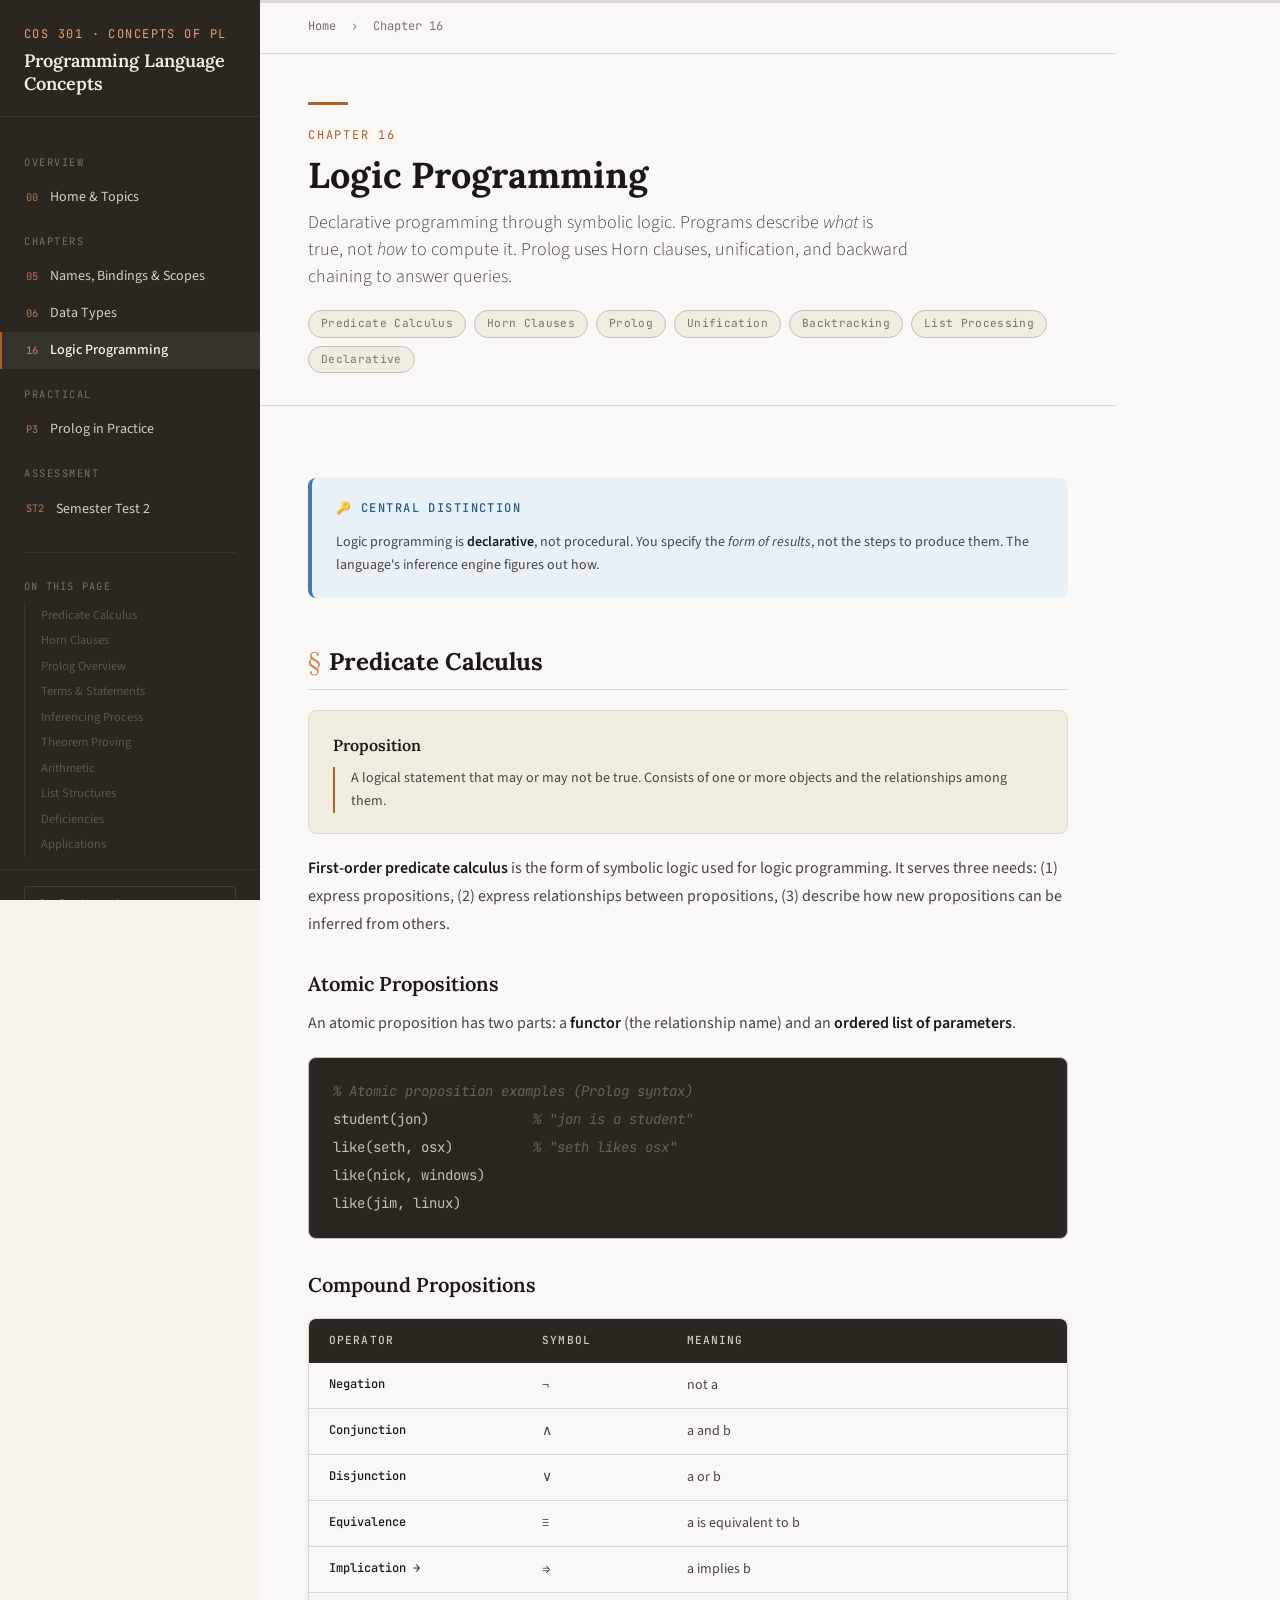
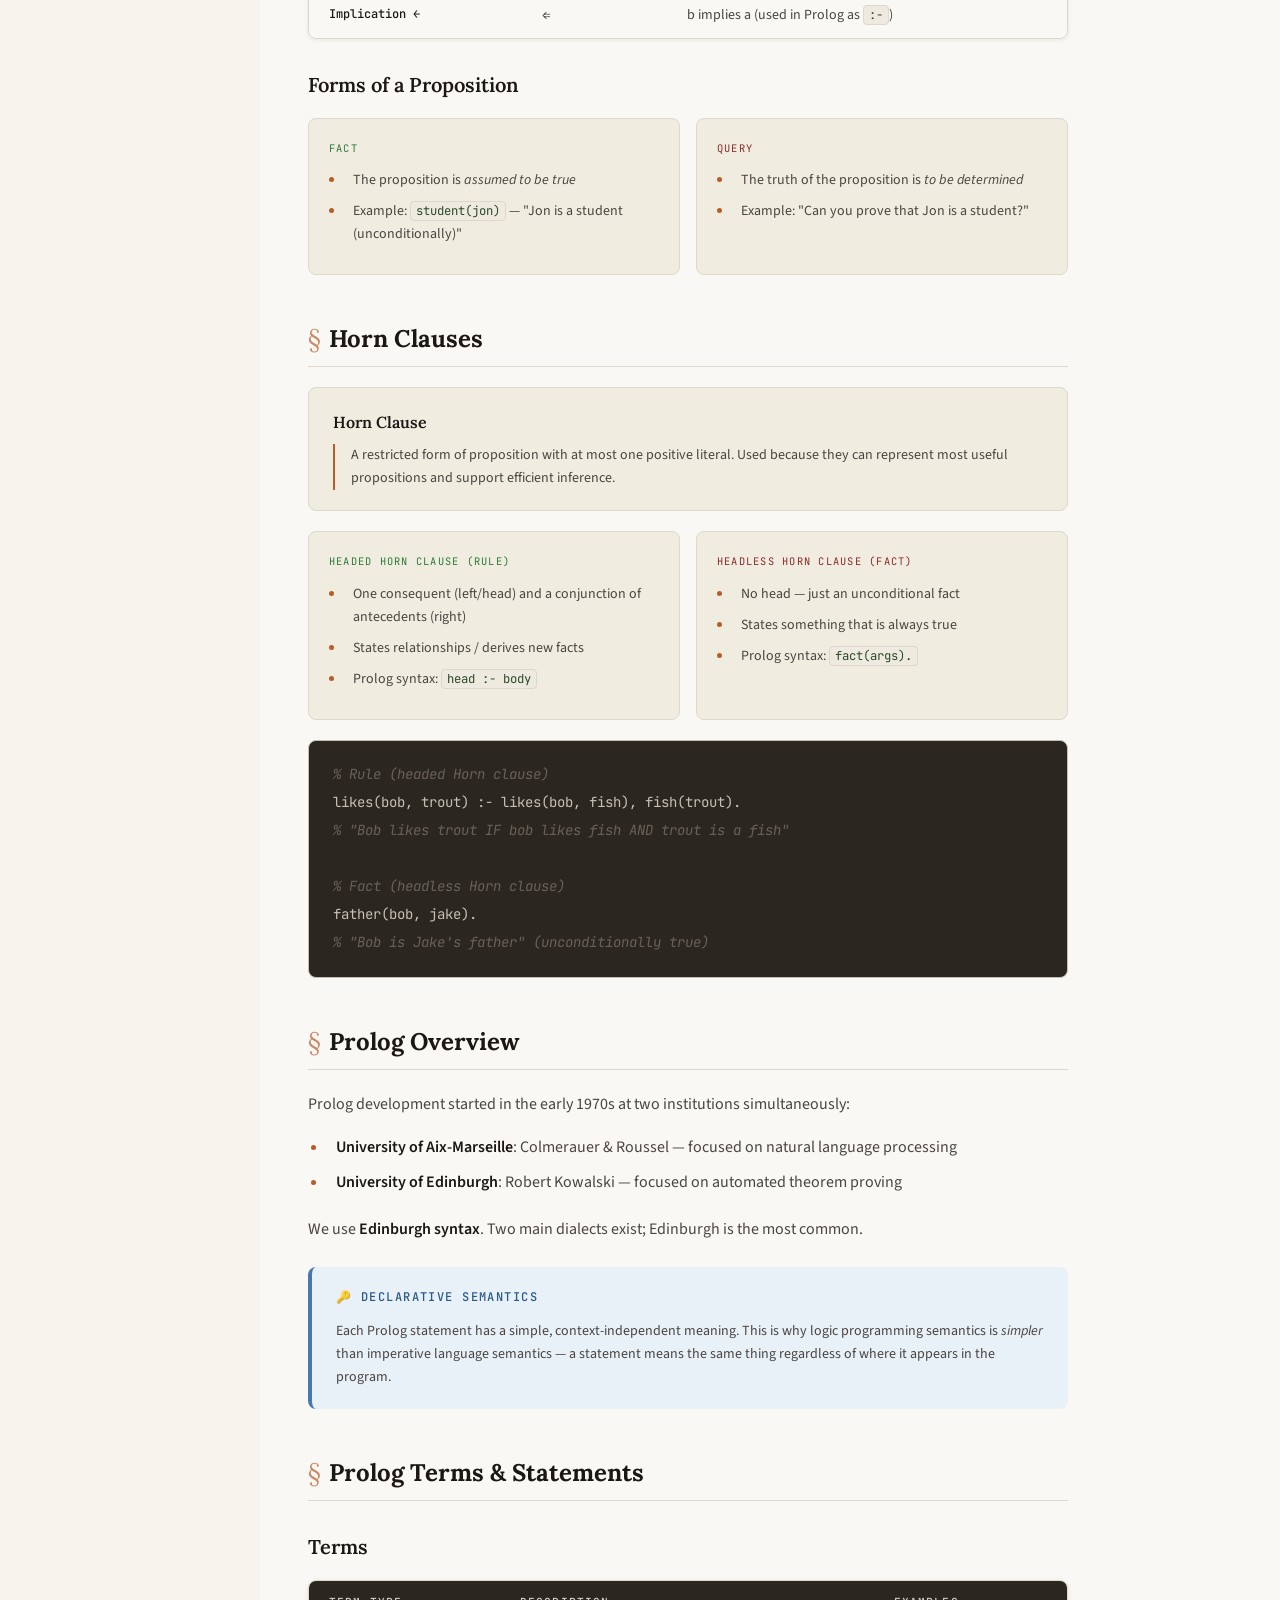
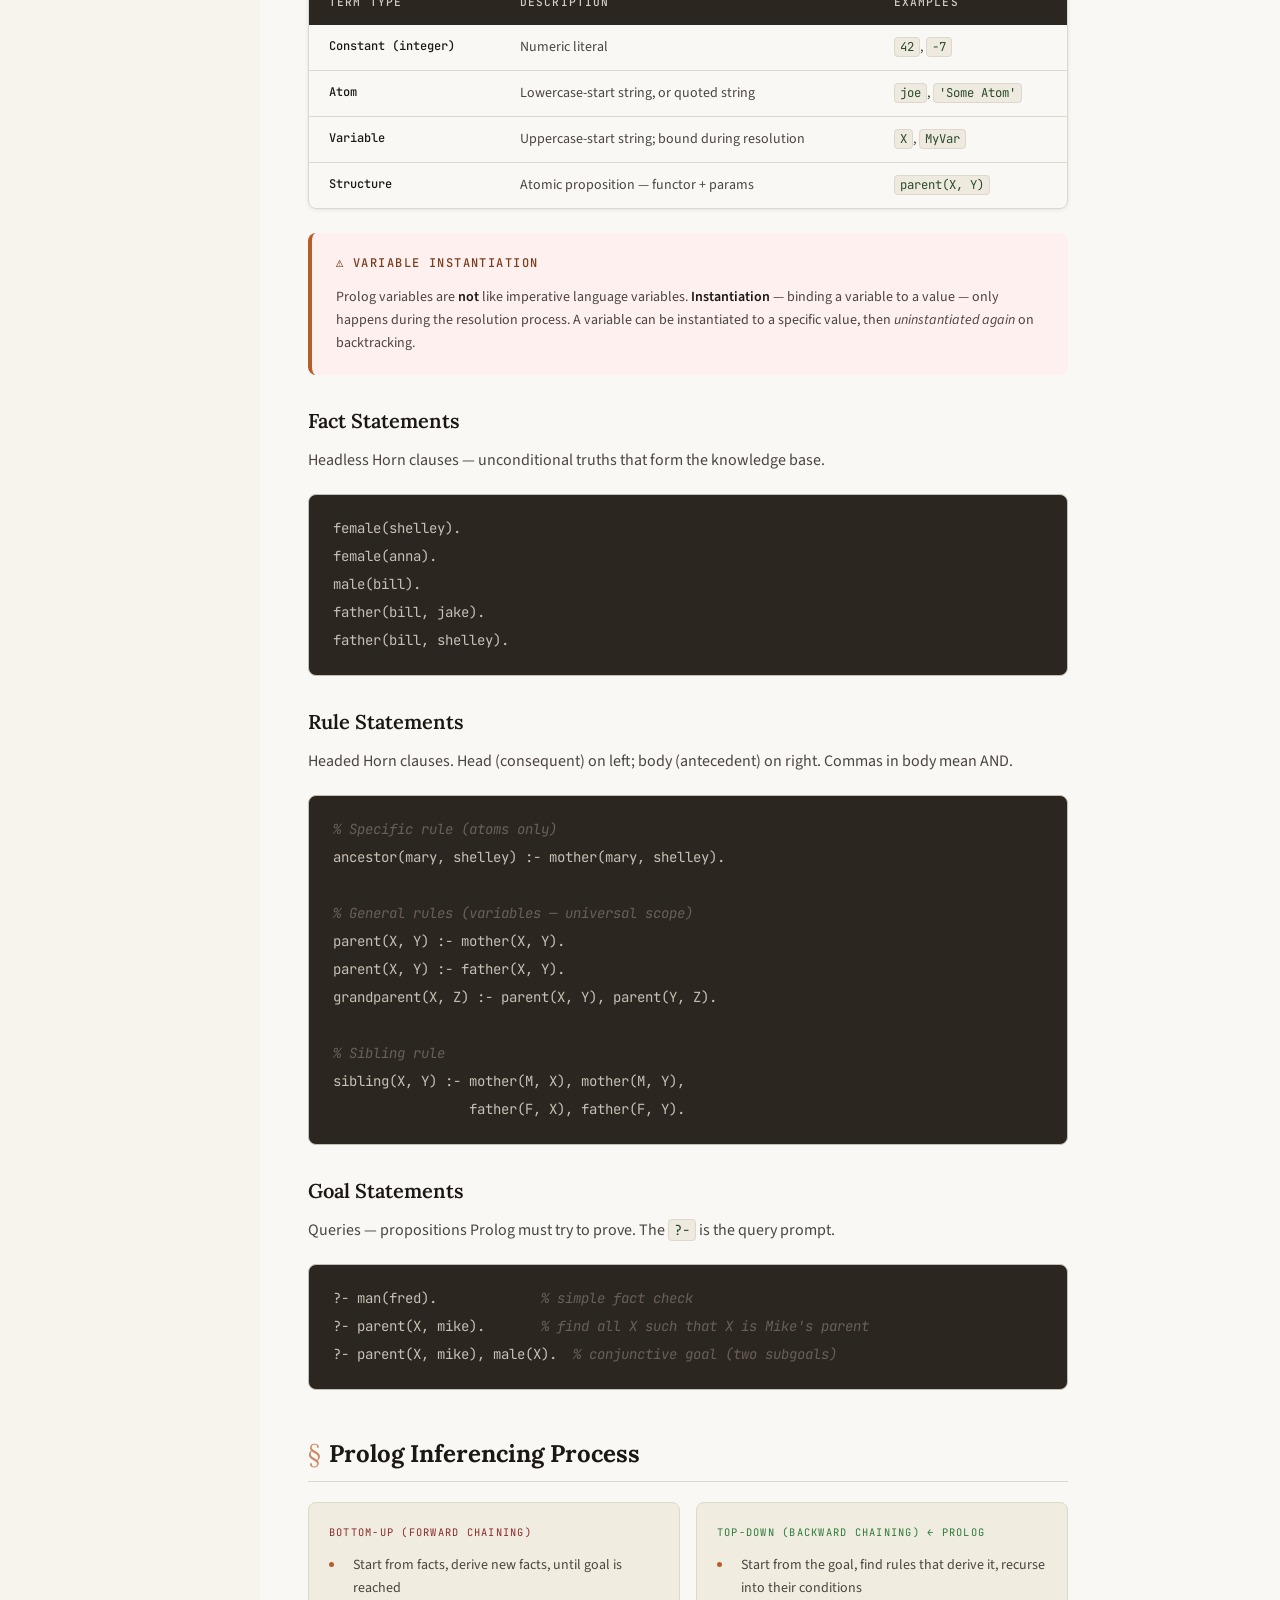
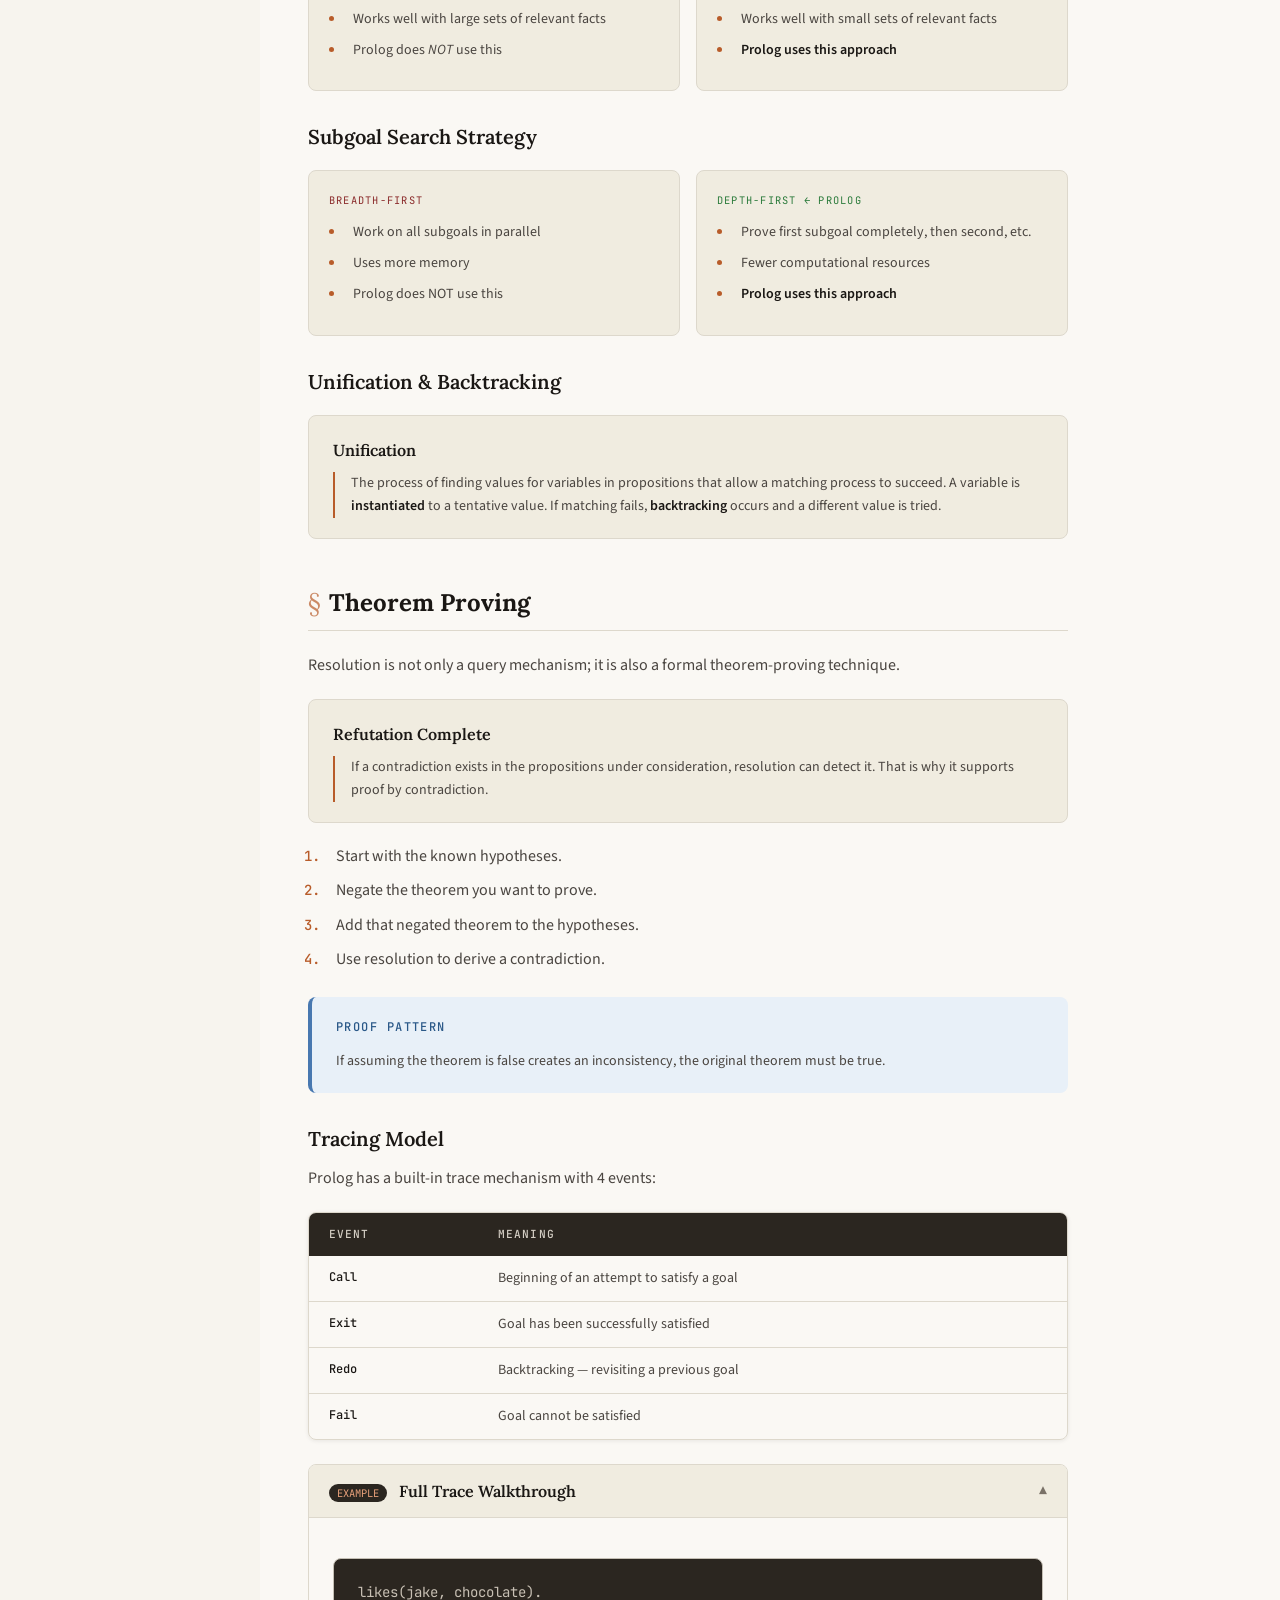
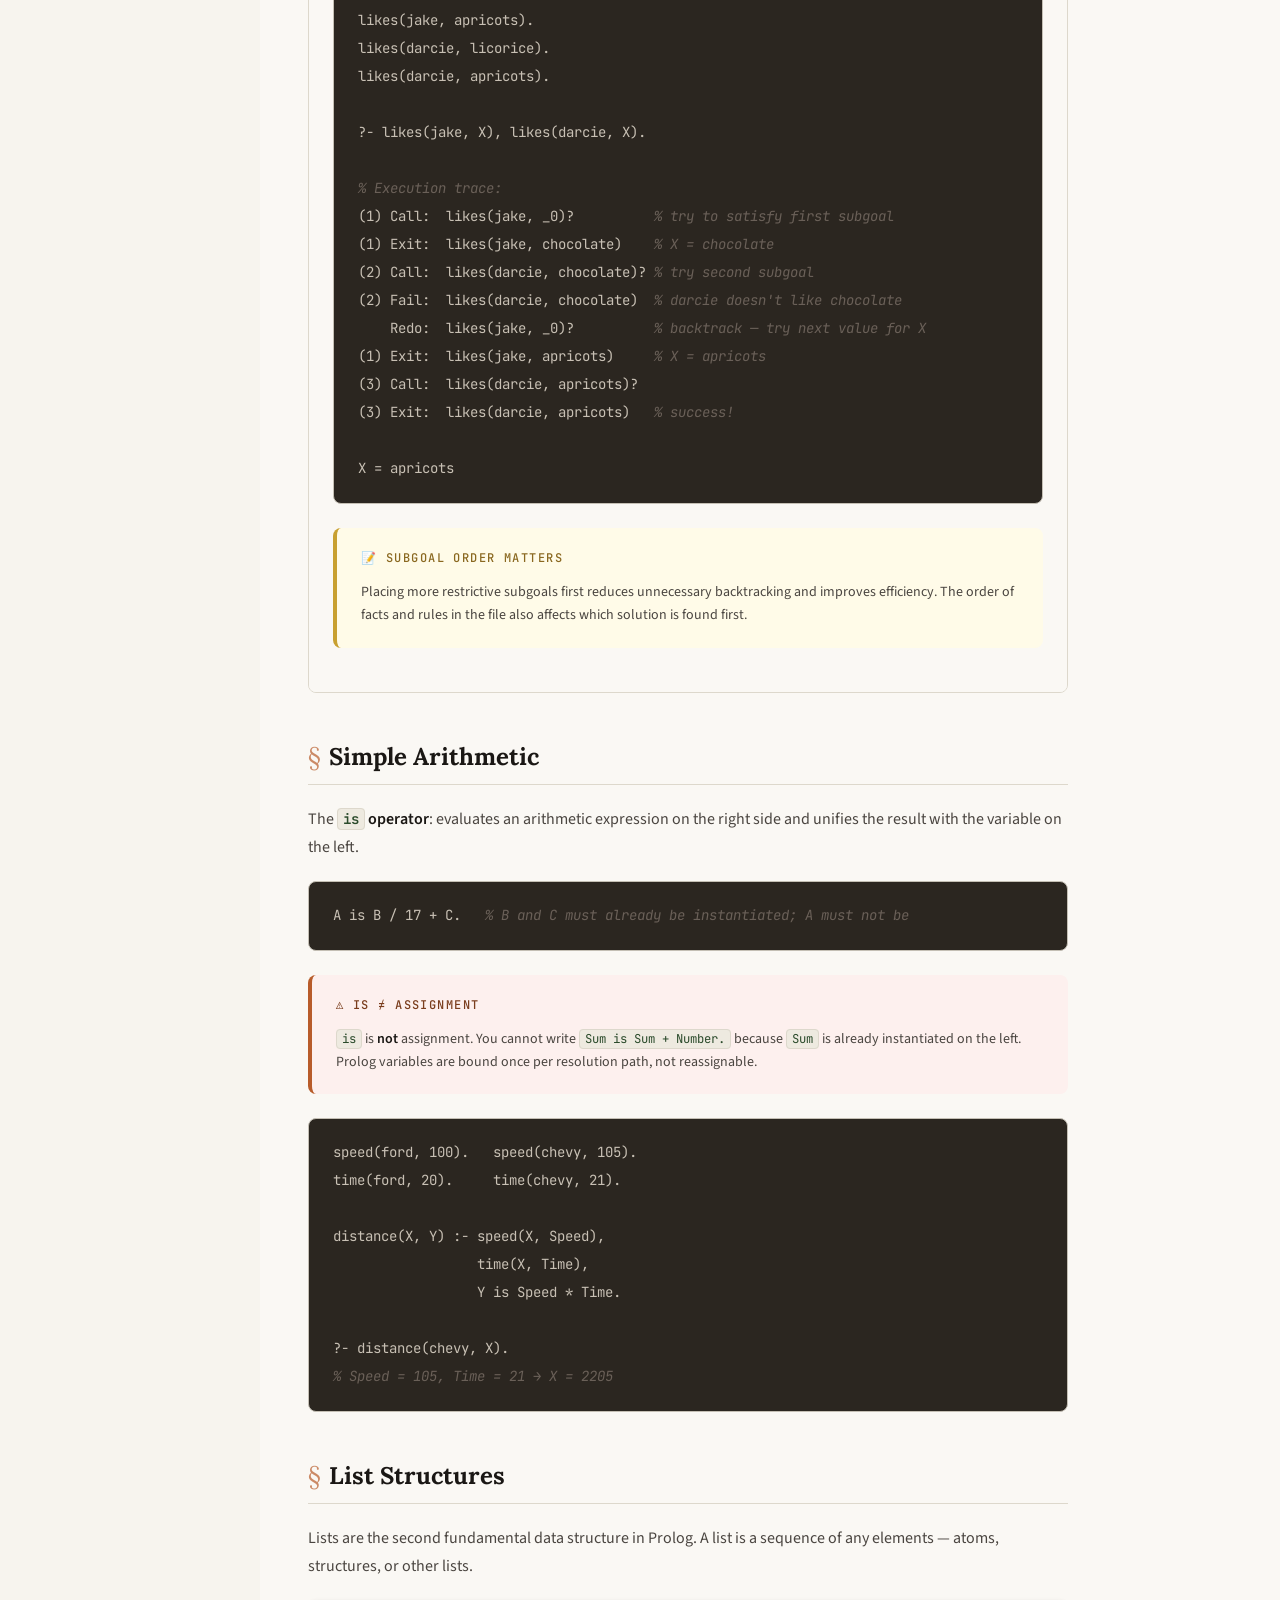
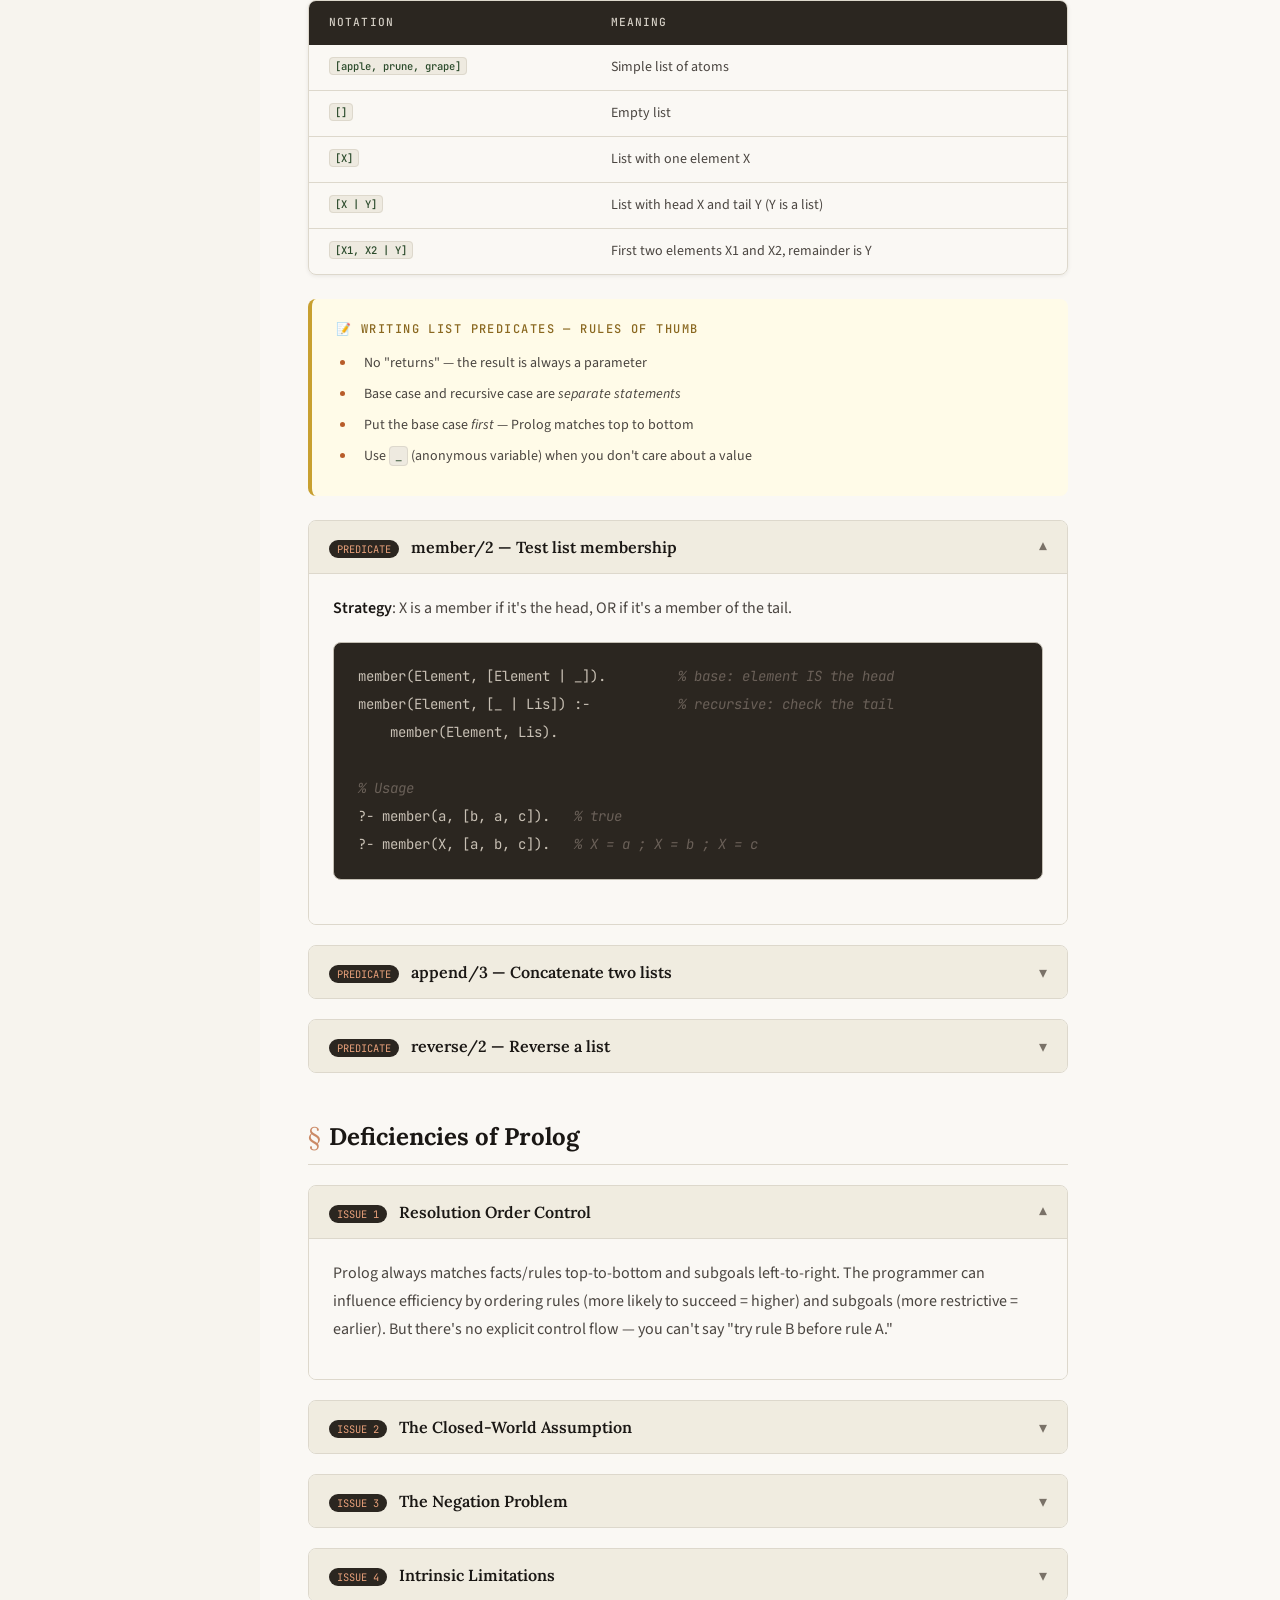
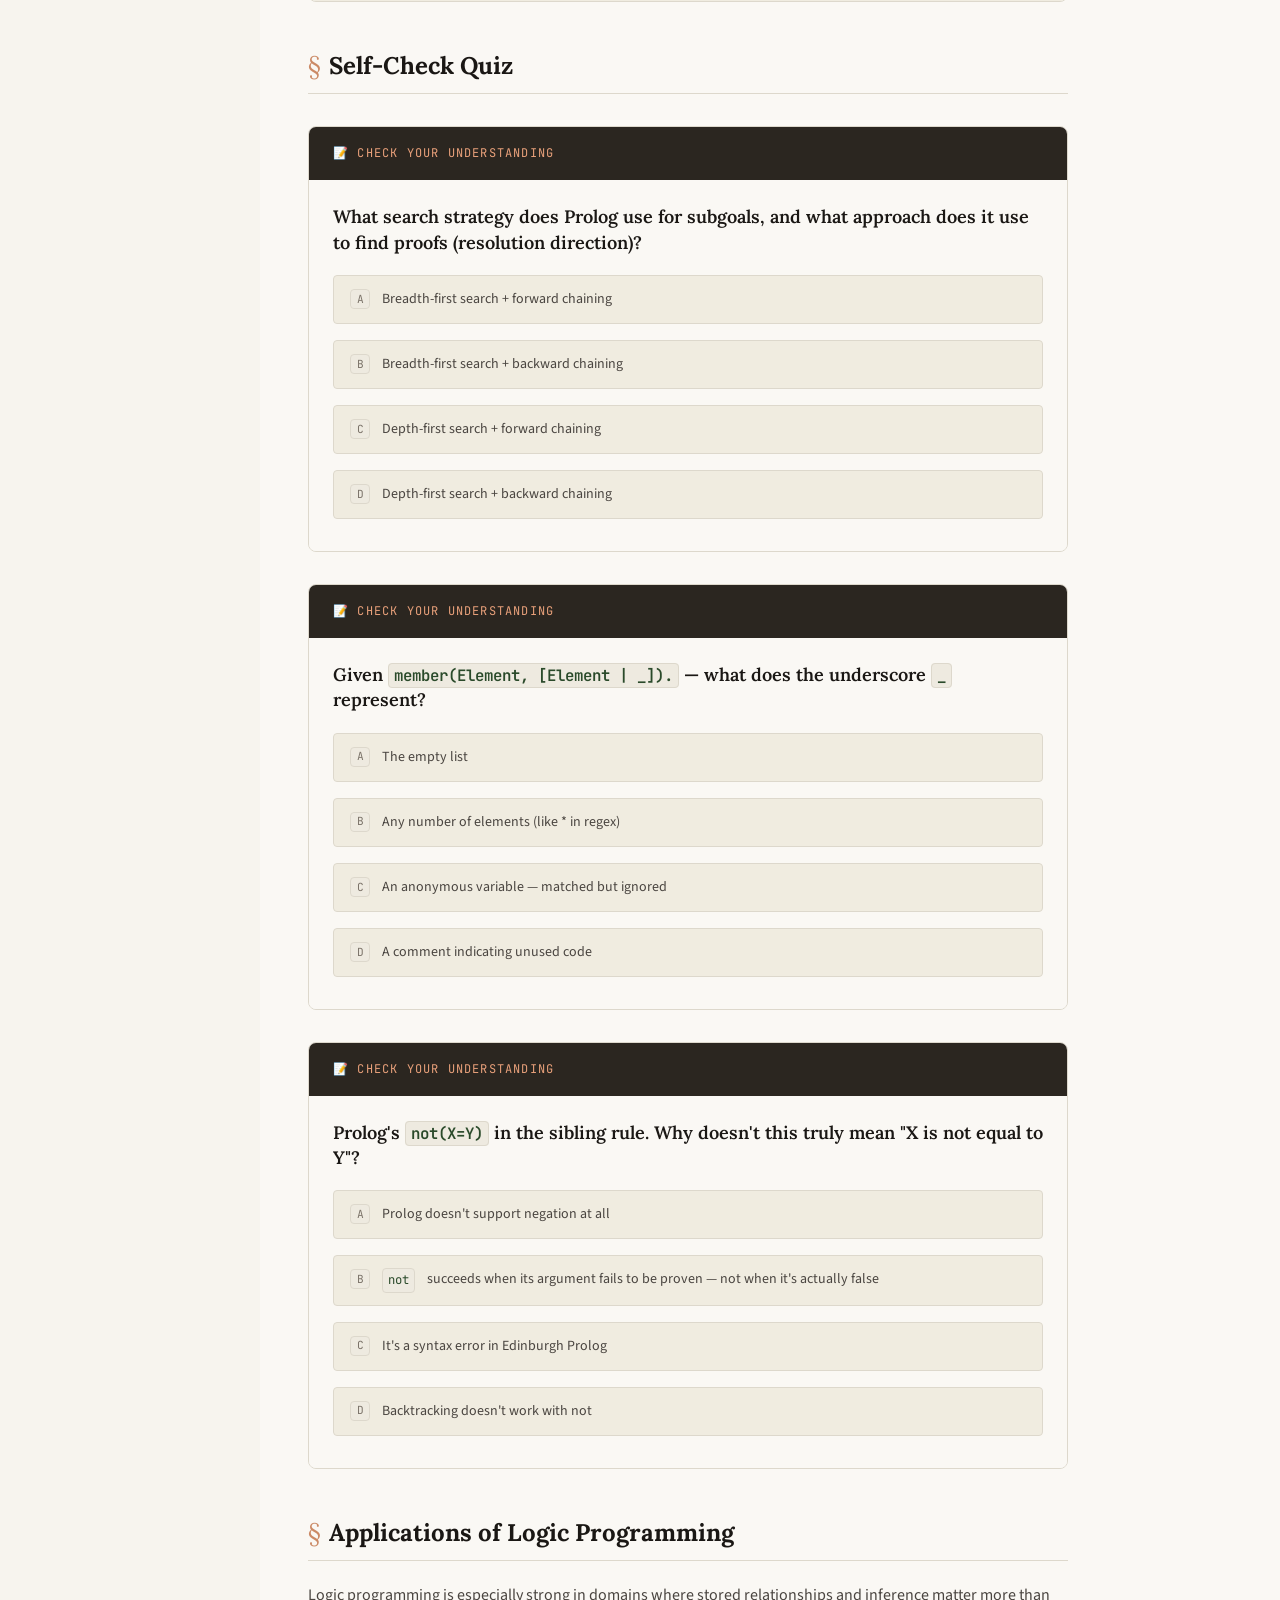
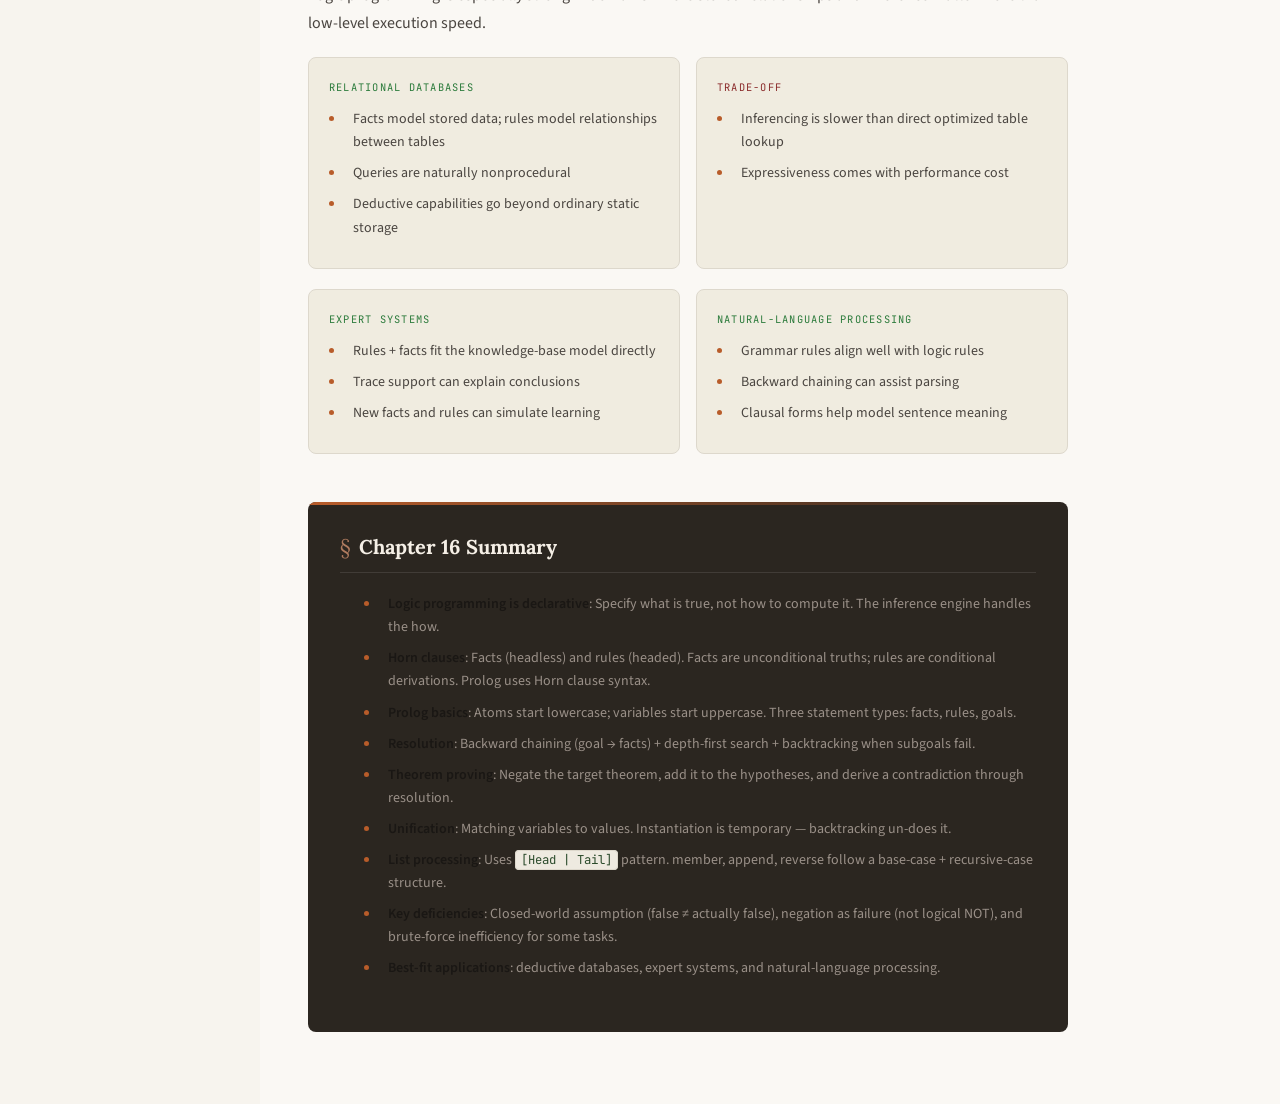
==== commit 0de58cda: "Sem tests and revised content" ====
--- a/chapter16.html
+++ b/chapter16.html
@@ -30,6 +30,9 @@
 
       <span class="nav-section-label">Practical</span>
       <a href="prolog-practical.html"><span class="nav-chapter">P3</span> Prolog in Practice</a>
+
+      <span class="nav-section-label">Assessment</span>
+      <a href="semester-tests.html"><span class="nav-chapter">ST2</span> Semester Test 2</a>
     </nav>
 
     <div class="sidebar-toc">
@@ -39,9 +42,11 @@
       <a href="#prolog-intro">Prolog Overview</a>
       <a href="#terms">Terms &amp; Statements</a>
       <a href="#inferencing">Inferencing Process</a>
+      <a href="#theorem-proving">Theorem Proving</a>
       <a href="#arithmetic">Arithmetic</a>
       <a href="#lists">List Structures</a>
       <a href="#deficiencies">Deficiencies</a>
+      <a href="#applications">Applications</a>
     </div>
 
     <div class="sidebar-footer">
@@ -298,6 +303,30 @@
         <dt>Unification</dt>
         <dd>The process of finding values for variables in propositions that allow a matching process to succeed. A variable is <strong>instantiated</strong> to a tentative value. If matching fails, <strong>backtracking</strong> occurs and a different value is tried.</dd>
       </dl>
+
+      <h2 id="theorem-proving">Theorem Proving</h2>
+      <p>
+        Resolution is not only a query mechanism; it is also a formal theorem-proving technique.
+      </p>
+
+      <div class="definition">
+        <dt>Refutation Complete</dt>
+        <dd>If a contradiction exists in the propositions under consideration, resolution can detect it. That is why it supports proof by contradiction.</dd>
+      </div>
+
+      <ol>
+        <li>Start with the known hypotheses.</li>
+        <li>Negate the theorem you want to prove.</li>
+        <li>Add that negated theorem to the hypotheses.</li>
+        <li>Use resolution to derive a contradiction.</li>
+      </ol>
+
+      <div class="callout key">
+        <div class="callout-label">Proof Pattern</div>
+        <p>
+          If assuming the theorem is false creates an inconsistency, the original theorem must be true.
+        </p>
+      </div>
 
       <h3>Tracing Model</h3>
       <p>Prolog has a built-in trace mechanism with 4 events:</p>
@@ -624,6 +653,48 @@
       </div>
 
       <!-- ─── SUMMARY ──────────────────────────────── -->
+      <h2 id="applications">Applications of Logic Programming</h2>
+      <p>
+        Logic programming is especially strong in domains where stored relationships and inference matter more than low-level execution speed.
+      </p>
+
+      <div class="compare-grid">
+        <div class="compare-card">
+          <div class="cc-label advantage">Relational Databases</div>
+          <ul>
+            <li>Facts model stored data; rules model relationships between tables</li>
+            <li>Queries are naturally nonprocedural</li>
+            <li>Deductive capabilities go beyond ordinary static storage</li>
+          </ul>
+        </div>
+        <div class="compare-card">
+          <div class="cc-label disadvantage">Trade-off</div>
+          <ul>
+            <li>Inferencing is slower than direct optimized table lookup</li>
+            <li>Expressiveness comes with performance cost</li>
+          </ul>
+        </div>
+      </div>
+
+      <div class="compare-grid">
+        <div class="compare-card">
+          <div class="cc-label advantage">Expert Systems</div>
+          <ul>
+            <li>Rules + facts fit the knowledge-base model directly</li>
+            <li>Trace support can explain conclusions</li>
+            <li>New facts and rules can simulate learning</li>
+          </ul>
+        </div>
+        <div class="compare-card">
+          <div class="cc-label advantage">Natural-Language Processing</div>
+          <ul>
+            <li>Grammar rules align well with logic rules</li>
+            <li>Backward chaining can assist parsing</li>
+            <li>Clausal forms help model sentence meaning</li>
+          </ul>
+        </div>
+      </div>
+
       <div class="summary-box">
         <h2>Chapter 16 Summary</h2>
         <ul>
@@ -631,9 +702,11 @@
           <li><strong>Horn clauses</strong>: Facts (headless) and rules (headed). Facts are unconditional truths; rules are conditional derivations. Prolog uses Horn clause syntax.</li>
           <li><strong>Prolog basics</strong>: Atoms start lowercase; variables start uppercase. Three statement types: facts, rules, goals.</li>
           <li><strong>Resolution</strong>: Backward chaining (goal → facts) + depth-first search + backtracking when subgoals fail.</li>
+          <li><strong>Theorem proving</strong>: Negate the target theorem, add it to the hypotheses, and derive a contradiction through resolution.</li>
           <li><strong>Unification</strong>: Matching variables to values. Instantiation is temporary — backtracking un-does it.</li>
           <li><strong>List processing</strong>: Uses <code>[Head | Tail]</code> pattern. member, append, reverse follow a base-case + recursive-case structure.</li>
           <li><strong>Key deficiencies</strong>: Closed-world assumption (false ≠ actually false), negation as failure (not logical NOT), and brute-force inefficiency for some tasks.</li>
+          <li><strong>Best-fit applications</strong>: deductive databases, expert systems, and natural-language processing.</li>
         </ul>
       </div>
 
--- a/styles.css
+++ b/styles.css
@@ -844,6 +844,119 @@
 .summary-box ul { padding-left: var(--sp-5); }
 
 .summary-box li::marker { color: var(--accent); }
+
+/* ============================================================
+   SEMESTER TESTS
+   ============================================================ */
+.card-grid {
+  display: grid;
+  grid-template-columns: repeat(auto-fit, minmax(220px, 1fr));
+  gap: var(--sp-4);
+  max-width: var(--content-max);
+  margin: var(--sp-6) 0;
+}
+
+.study-card {
+  border: 1px solid var(--border);
+  border-radius: var(--radius-lg);
+  padding: var(--sp-5);
+  background: var(--bg-hover);
+  box-shadow: var(--shadow-sm);
+  transition: border-color var(--transition), box-shadow var(--transition), transform var(--transition);
+}
+
+.study-card:hover {
+  border-color: var(--accent);
+  box-shadow: var(--shadow-md);
+  transform: translateY(-2px);
+}
+
+.study-card .card-kicker {
+  font-family: var(--font-mono);
+  font-size: 0.65rem;
+  color: var(--accent);
+  text-transform: uppercase;
+  letter-spacing: 0.12em;
+  margin-bottom: var(--sp-2);
+}
+
+.study-card h3 {
+  margin-top: 0;
+  margin-bottom: var(--sp-2);
+}
+
+.study-card p {
+  font-size: var(--fs-sm);
+  margin-bottom: var(--sp-4);
+}
+
+.card-actions {
+  display: flex;
+  flex-wrap: wrap;
+  gap: var(--sp-2);
+}
+
+.card-button {
+  appearance: none;
+  border: 1px solid var(--border-strong);
+  border-radius: var(--radius);
+  background: var(--bg-content);
+  color: var(--text-primary);
+  cursor: pointer;
+  font-family: var(--font-mono);
+  font-size: 0.72rem;
+  letter-spacing: 0.04em;
+  padding: var(--sp-2) var(--sp-3);
+  text-decoration: none;
+  transition: border-color var(--transition), color var(--transition), background var(--transition);
+}
+
+.card-button:hover {
+  border-color: var(--accent);
+  color: var(--accent);
+  background: var(--bg-note);
+}
+
+.test-viewer {
+  max-width: calc(var(--content-max) + var(--content-pad) * 2);
+  margin: var(--sp-8) 0;
+  border: 1px solid var(--border);
+  border-radius: var(--radius-lg);
+  overflow: hidden;
+  background: var(--bg-content);
+  box-shadow: var(--shadow-sm);
+}
+
+.test-viewer-bar {
+  display: flex;
+  justify-content: space-between;
+  align-items: center;
+  gap: var(--sp-4);
+  padding: var(--sp-4) var(--sp-5);
+  background: var(--bg-hover);
+  border-bottom: 1px solid var(--border);
+}
+
+.test-viewer-copy {
+  min-width: 0;
+}
+
+.test-viewer-copy strong {
+  display: block;
+  margin-bottom: 2px;
+}
+
+.test-viewer-copy span {
+  color: var(--text-muted);
+  font-size: var(--fs-sm);
+}
+
+.test-frame {
+  width: 100%;
+  min-height: 900px;
+  border: 0;
+  background: #fff;
+}
 
 /* ============================================================
    QUIZ WIDGET
@@ -1069,6 +1182,15 @@
   .article {
     padding: var(--sp-8) var(--sp-5);
   }
+
+  .test-viewer-bar {
+    flex-direction: column;
+    align-items: flex-start;
+  }
+
+  .test-frame {
+    min-height: 700px;
+  }
 }
 
 /* ============================================================
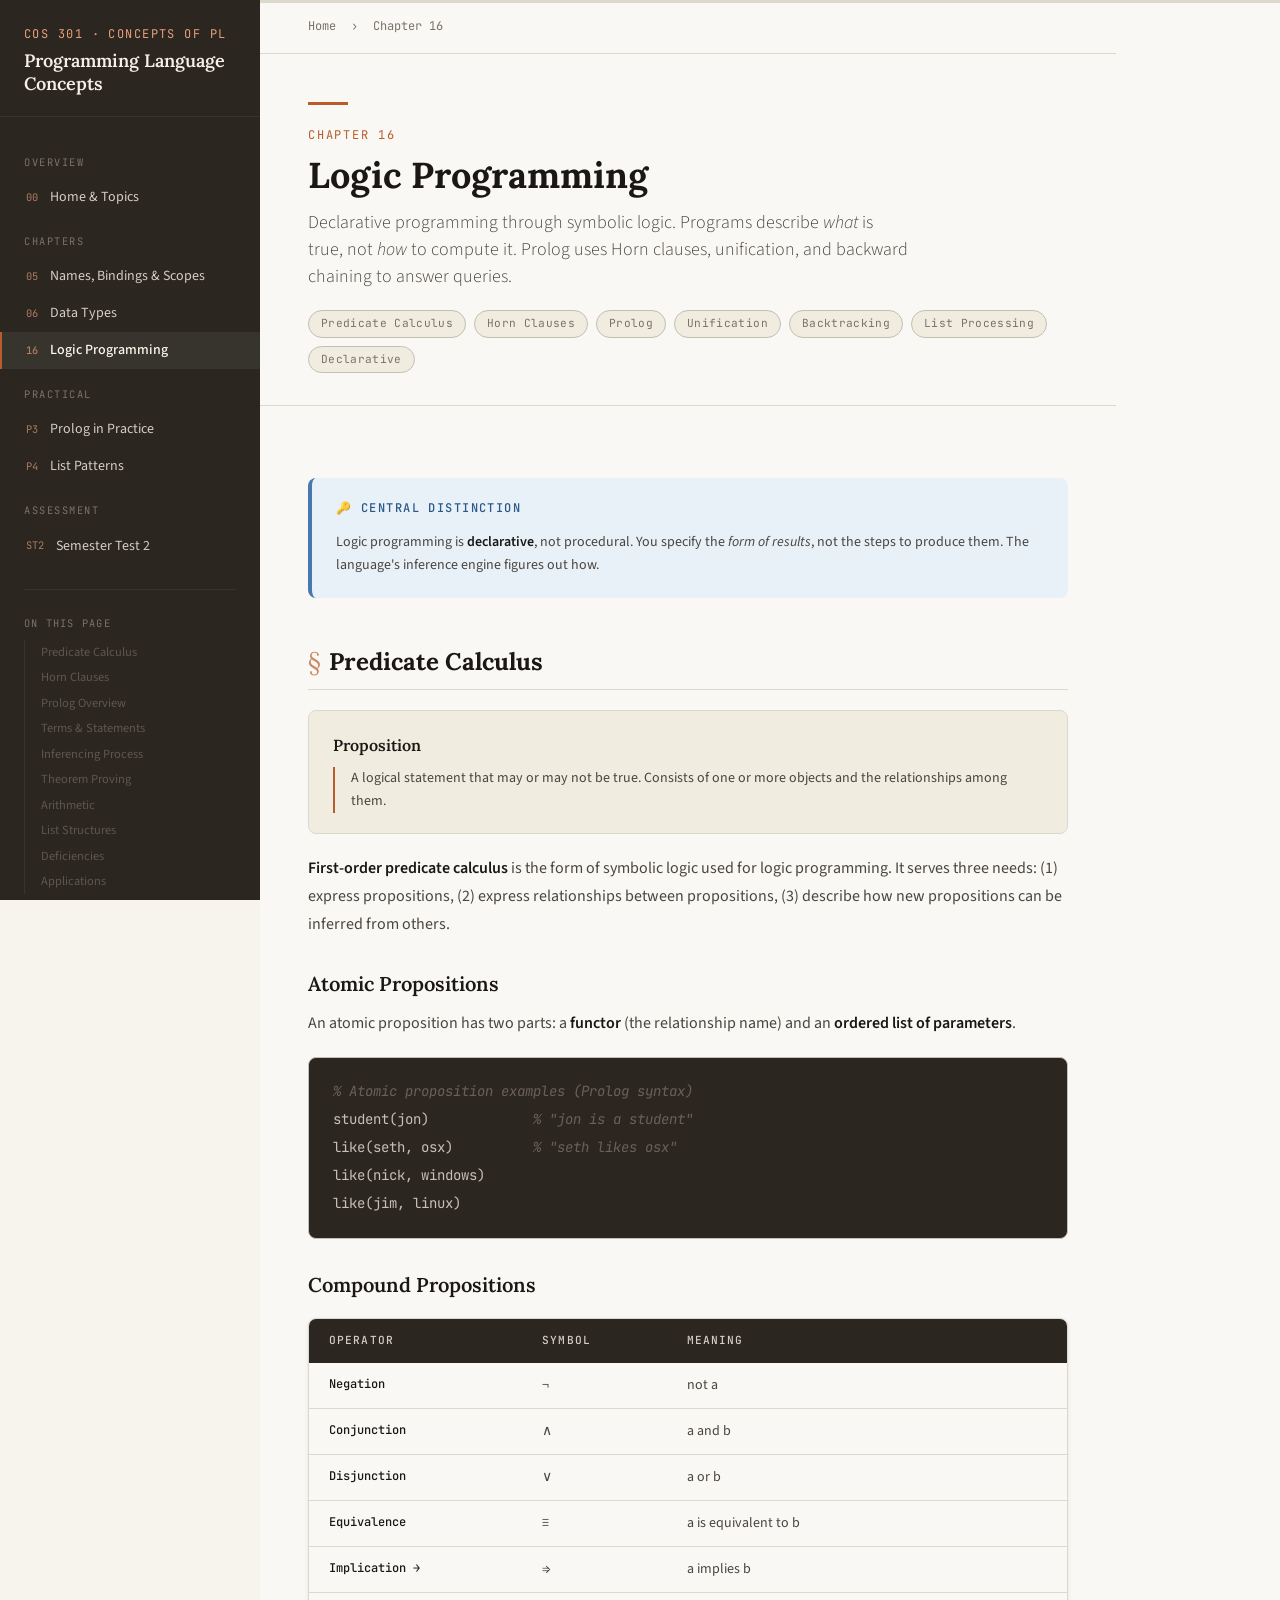
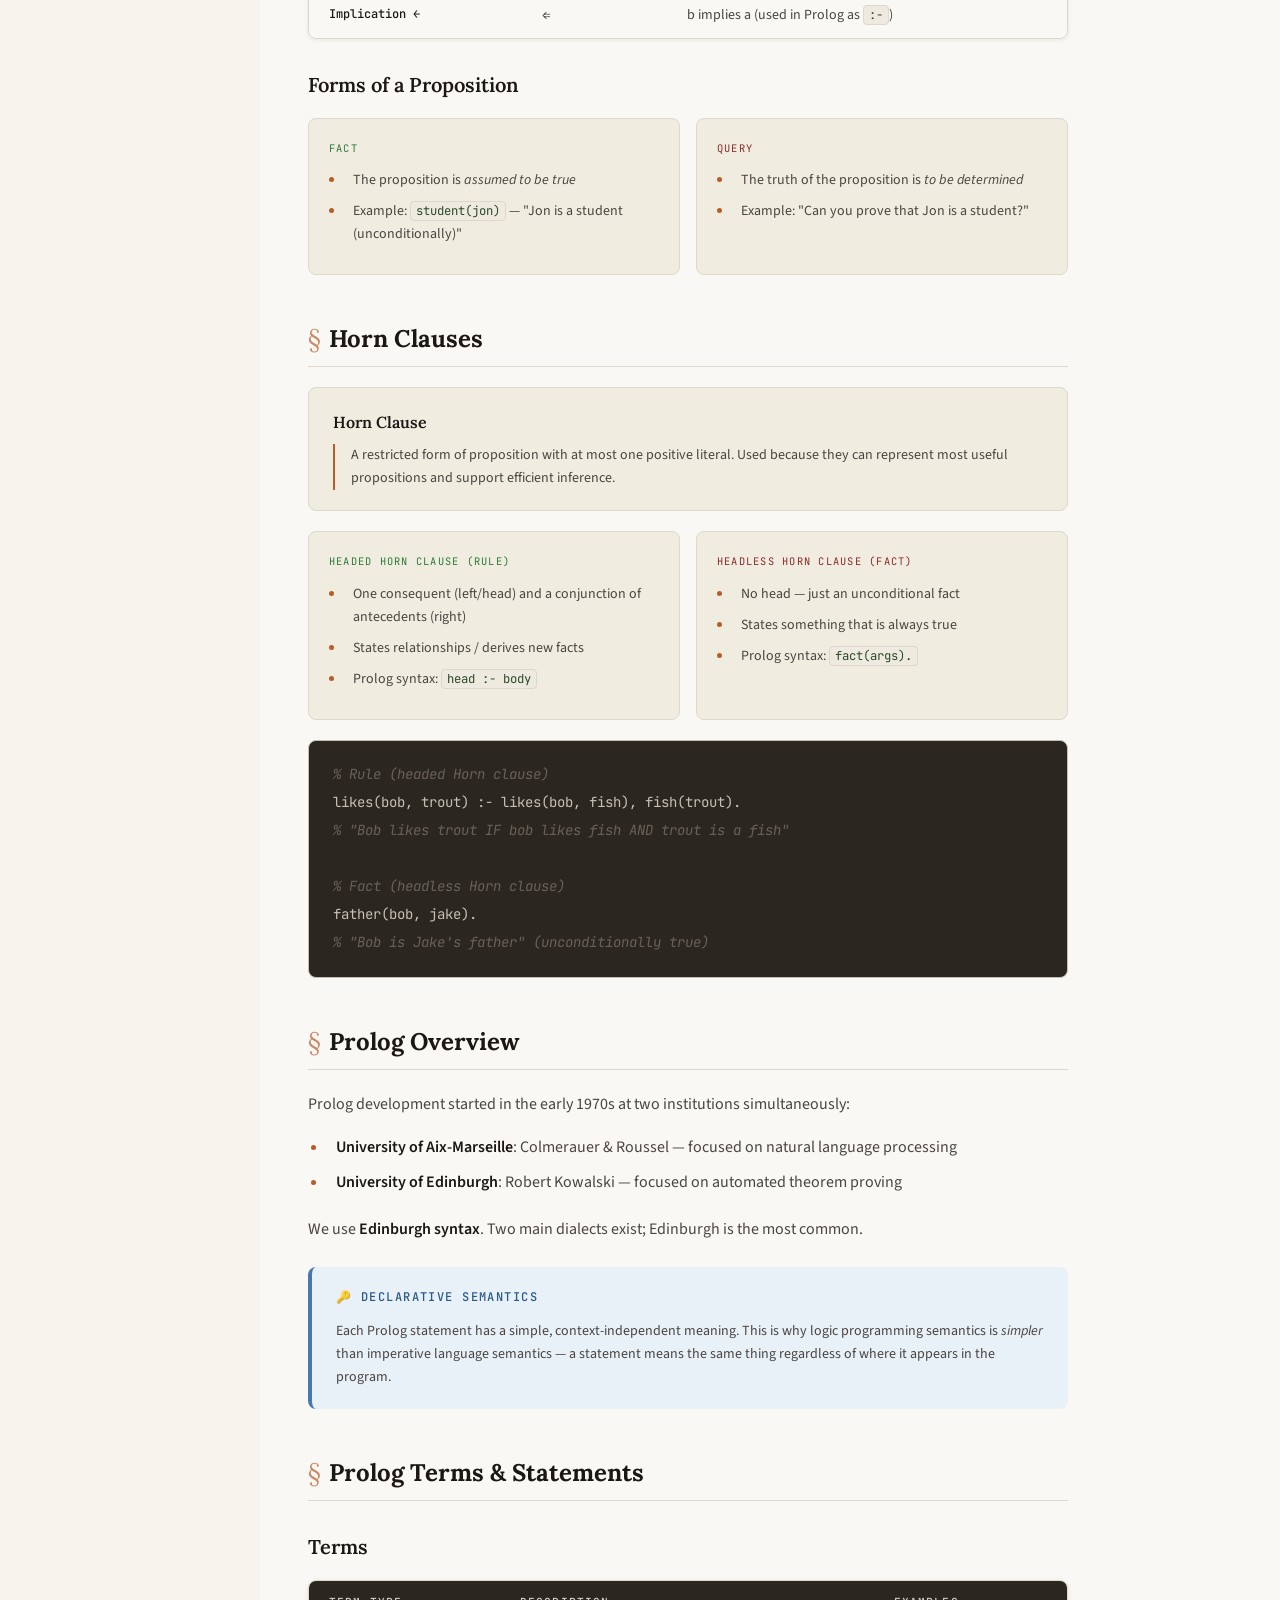
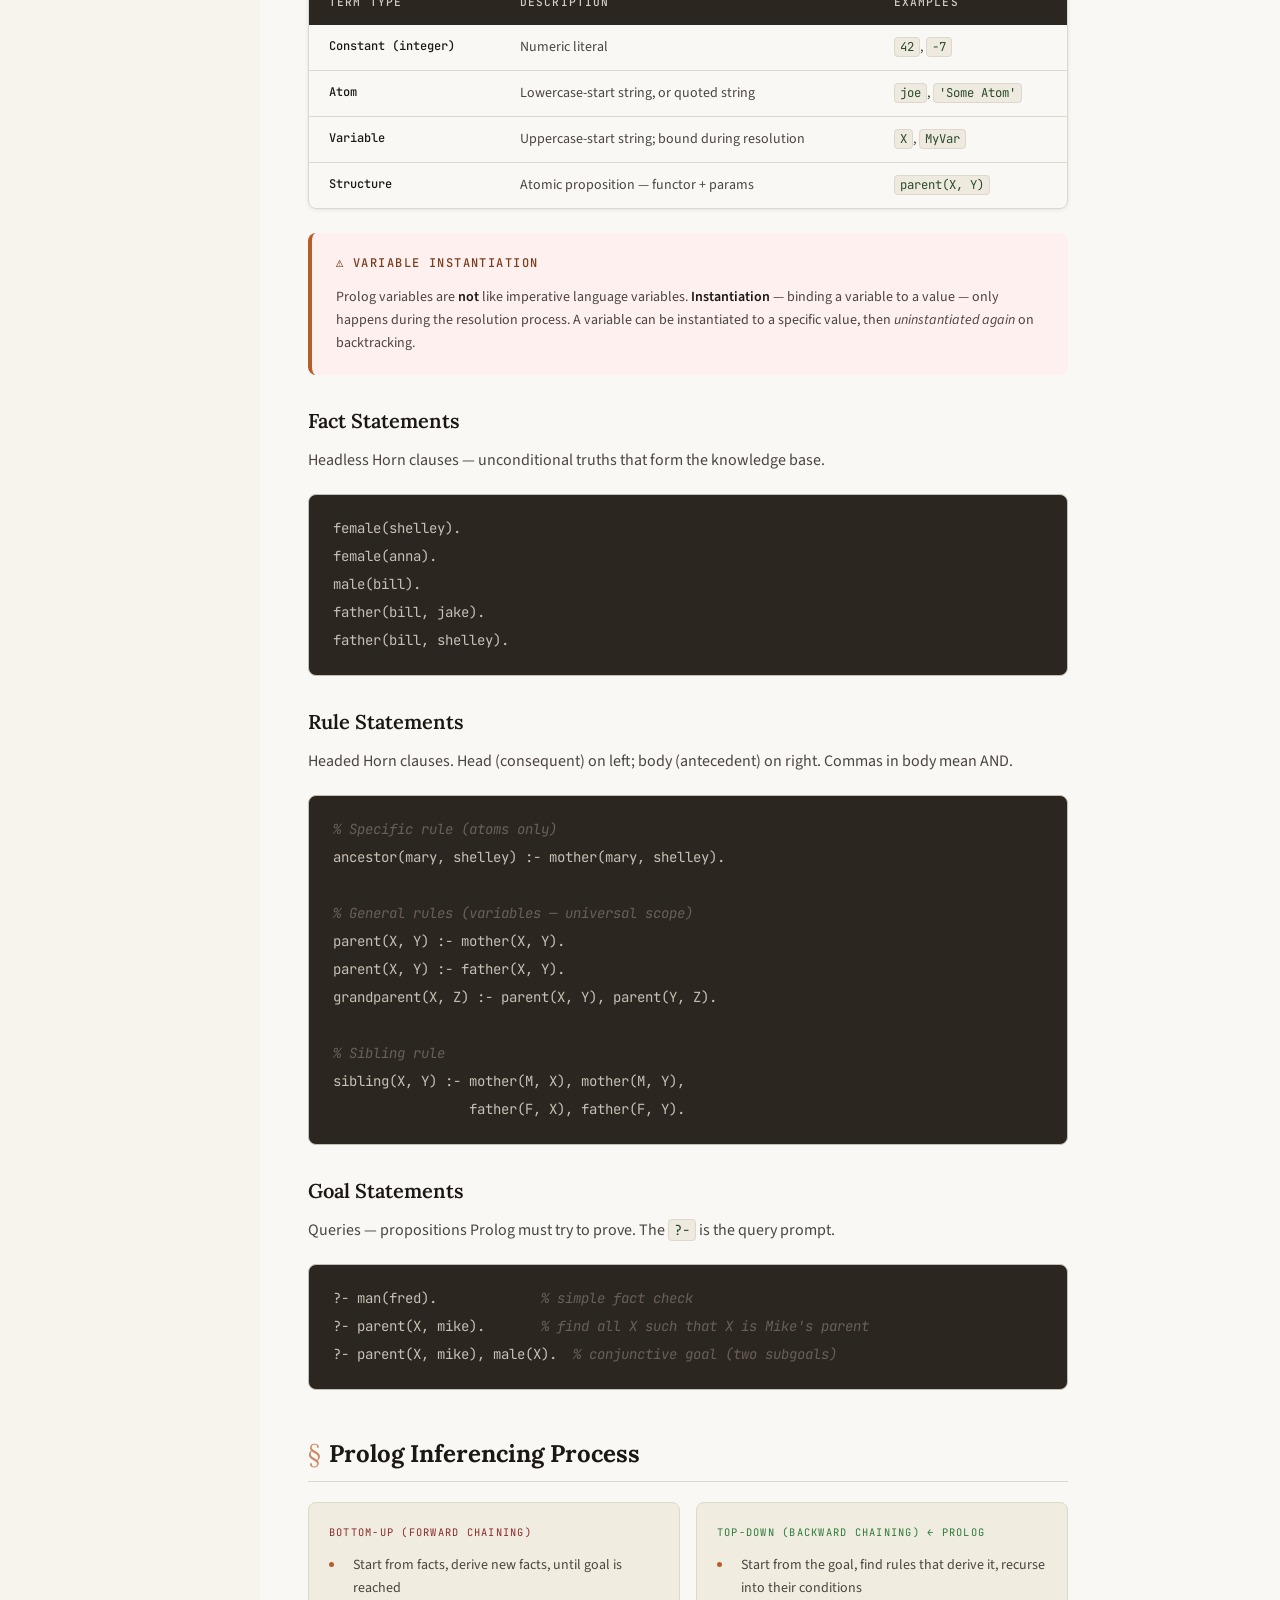
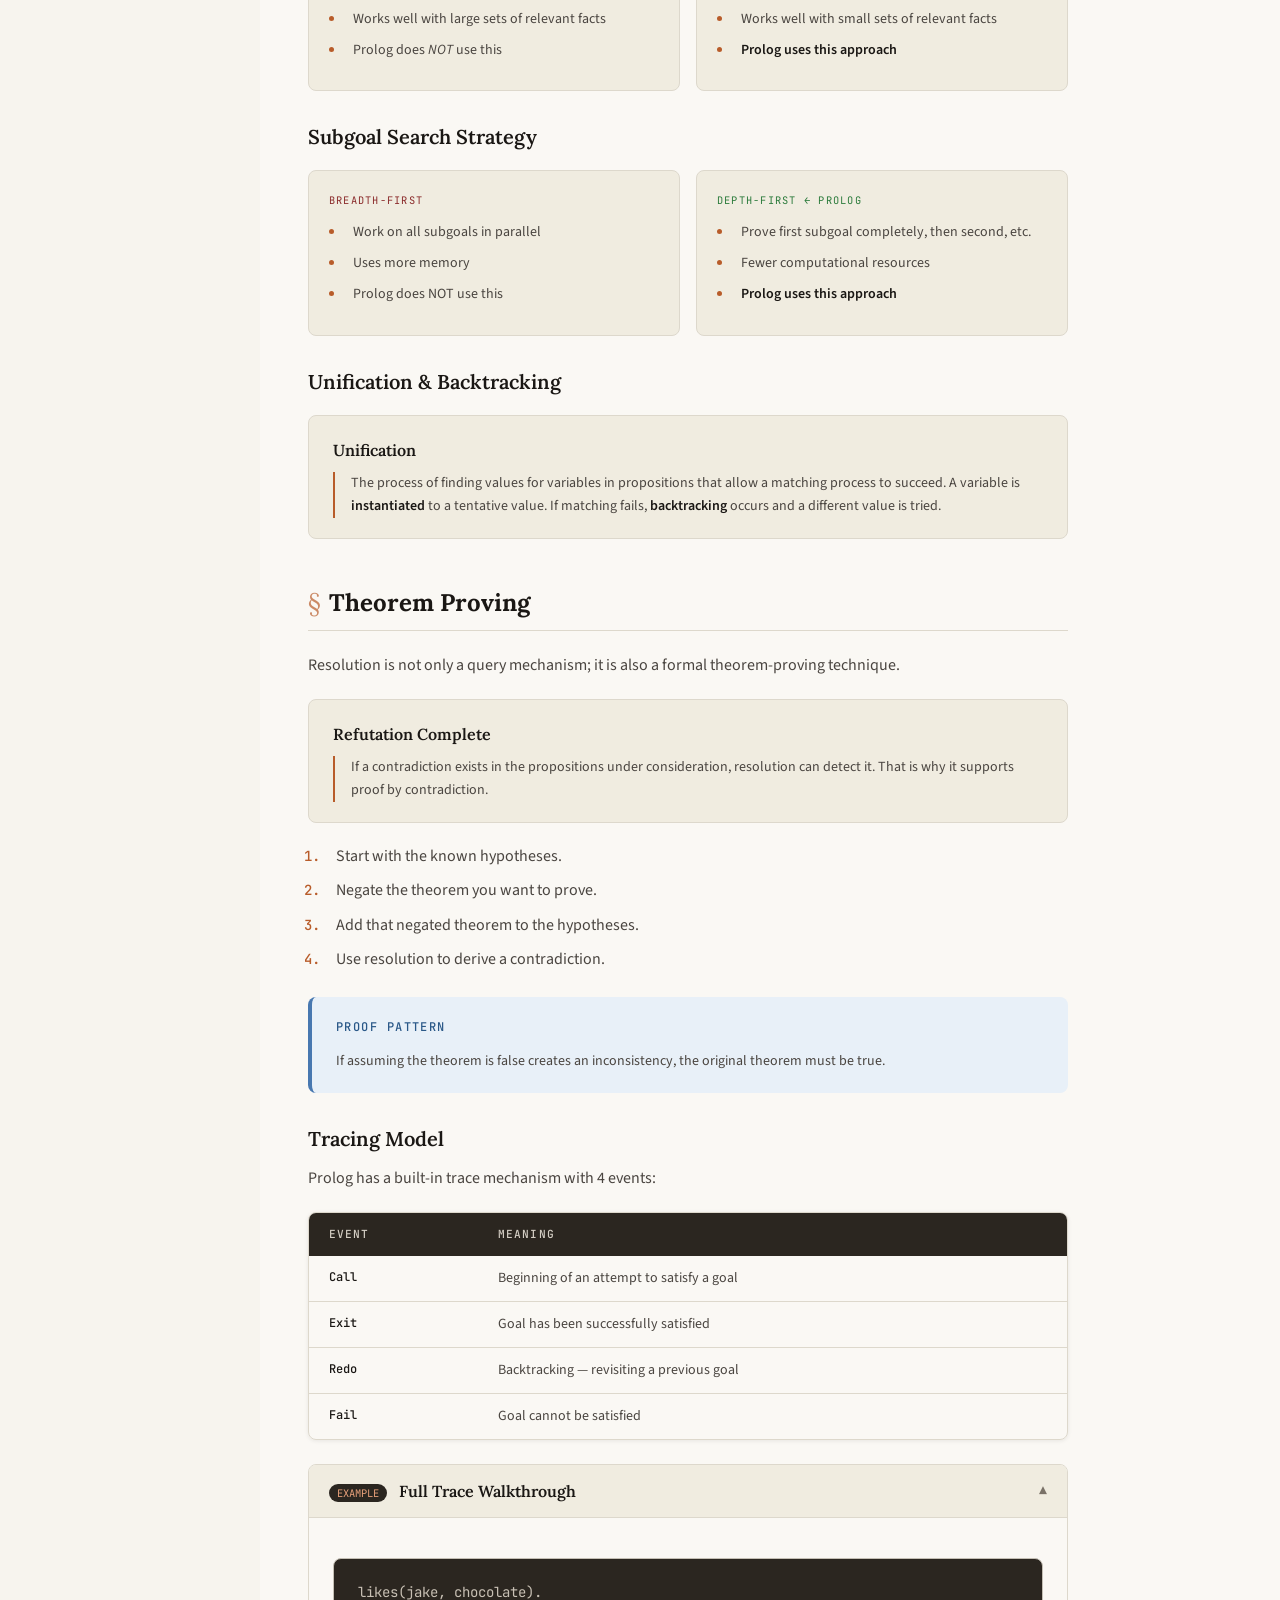
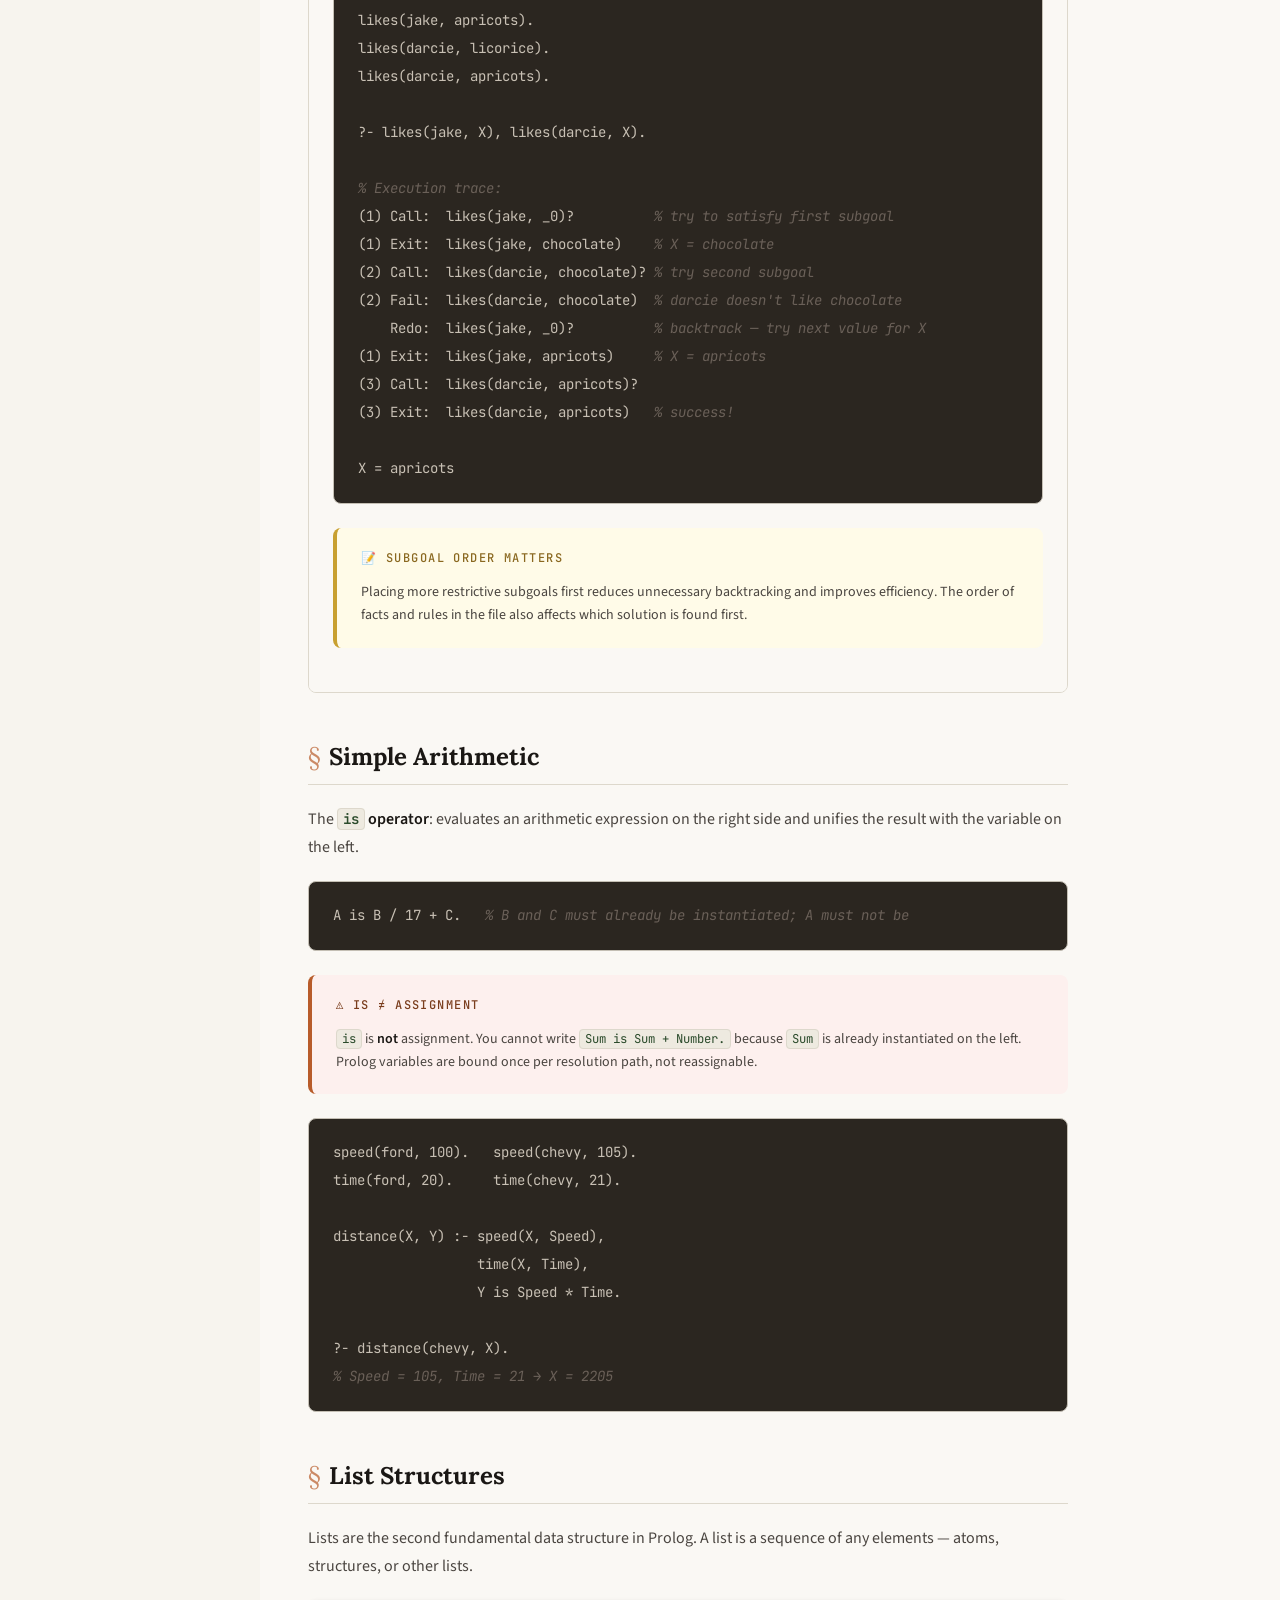
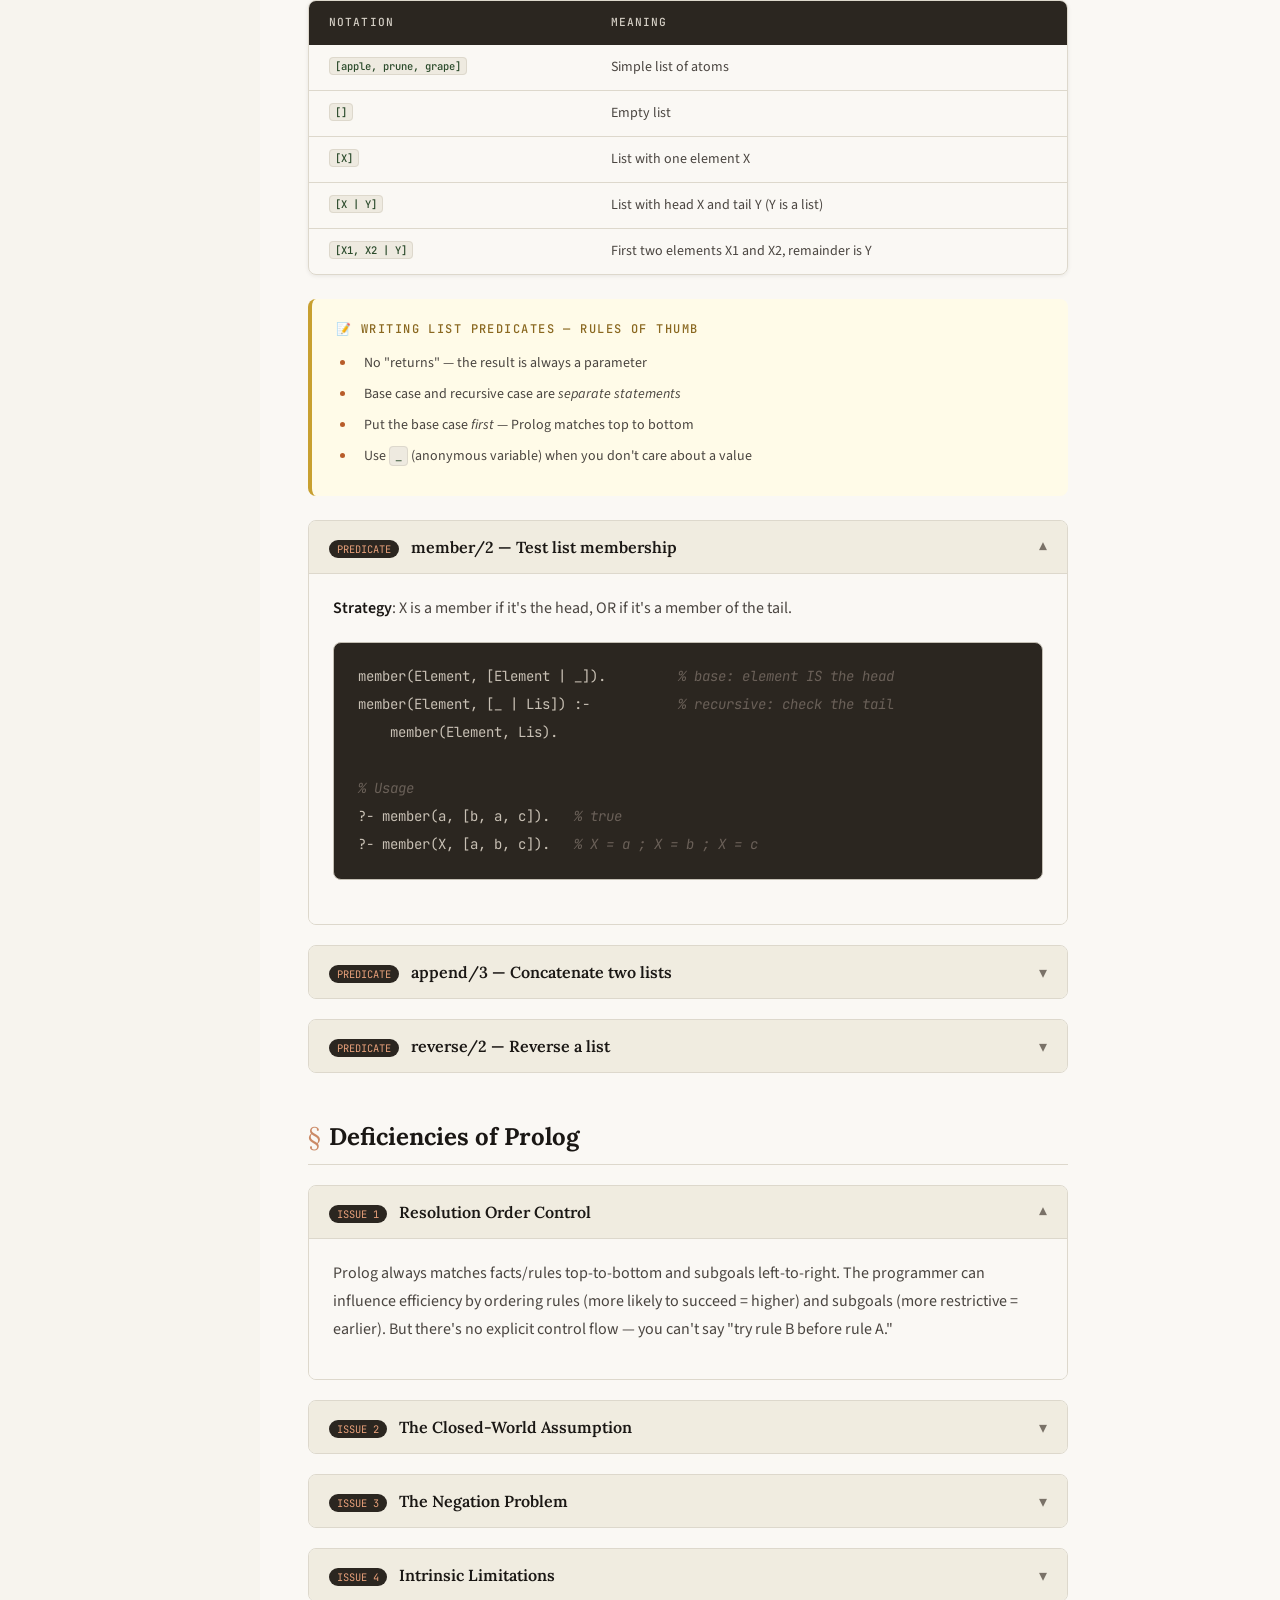
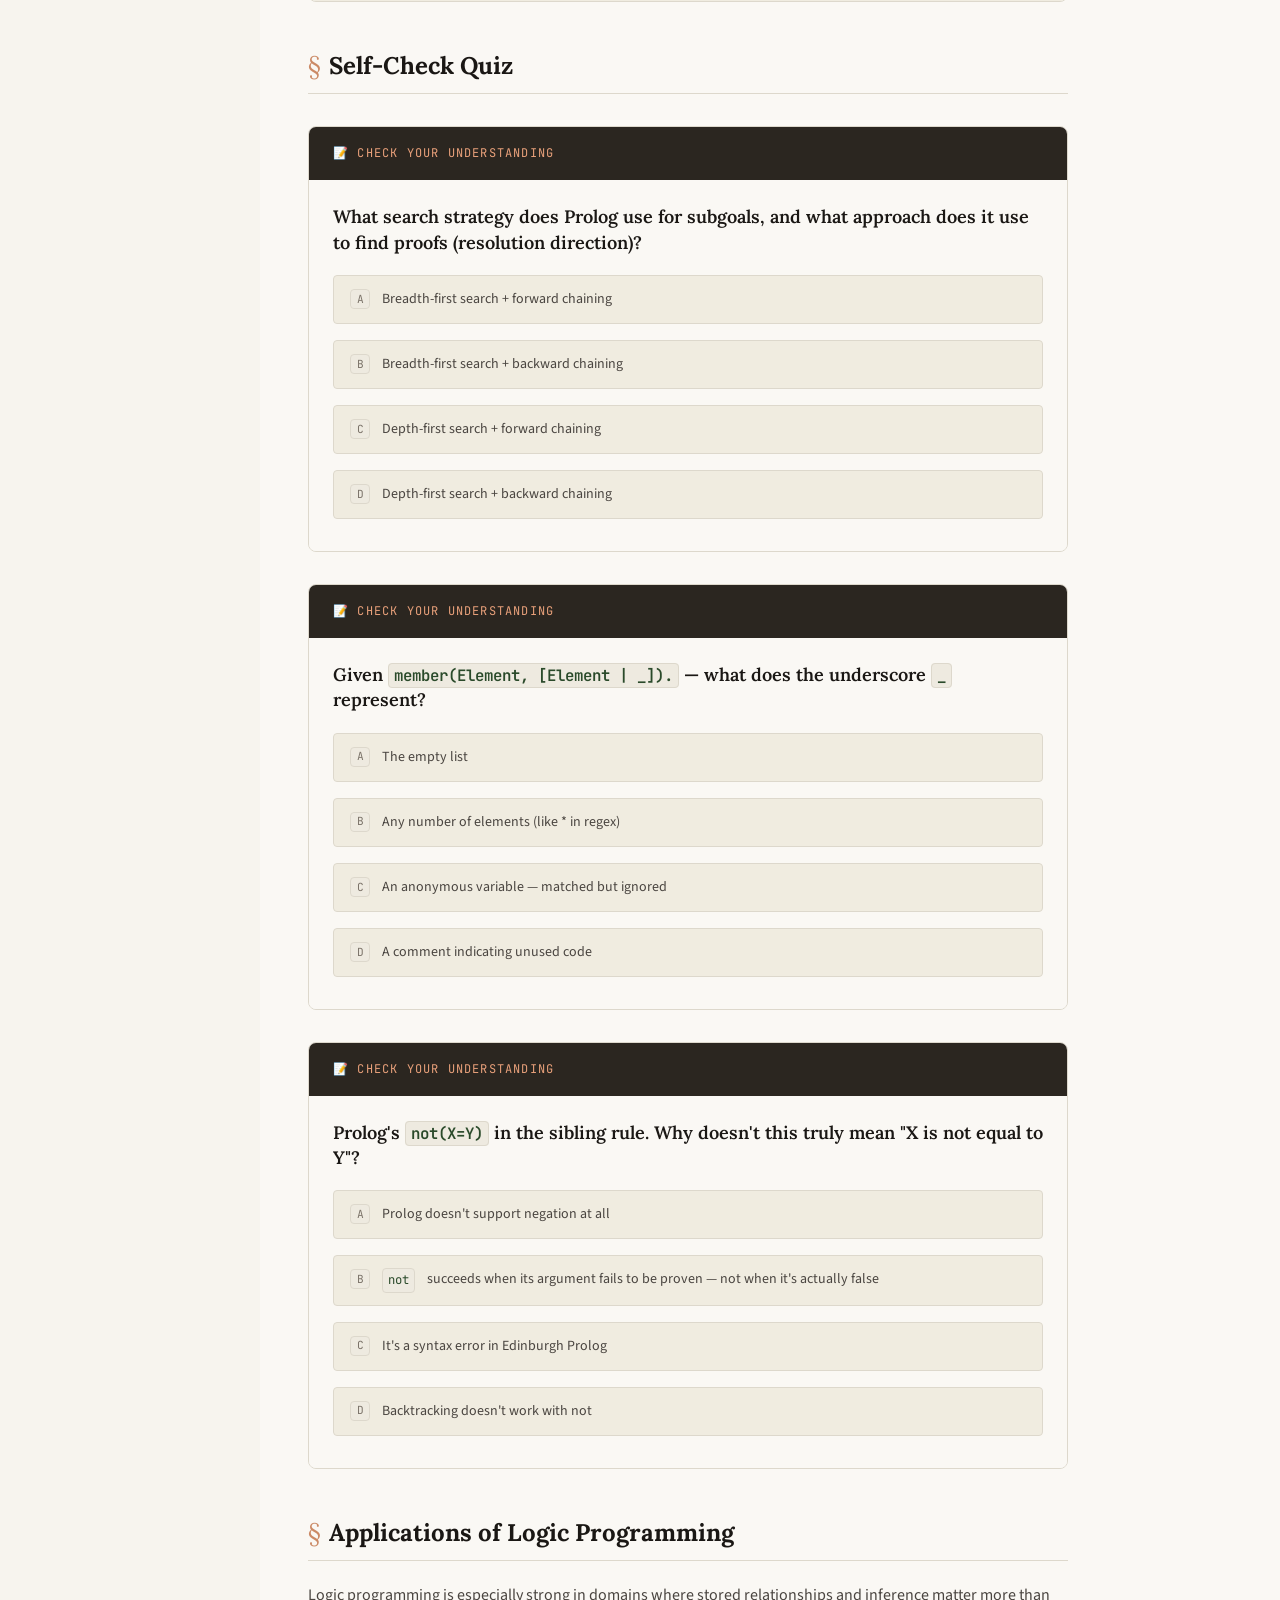
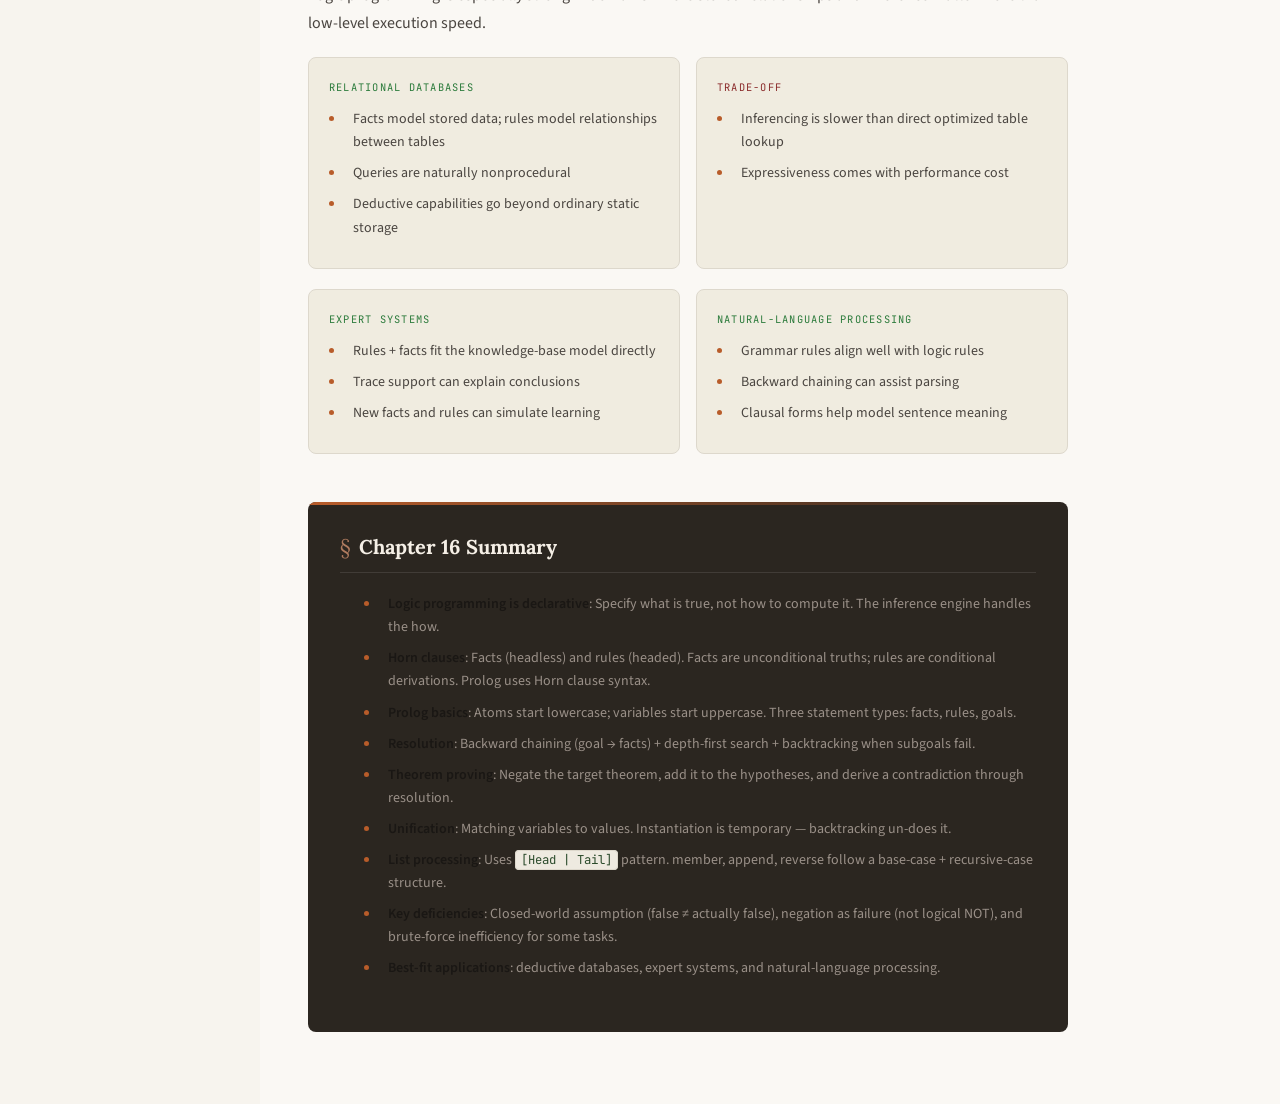
==== commit f8a0b7f0: "added some paterns for the lists in prolog" ====
--- a/chapter16.html
+++ b/chapter16.html
@@ -30,6 +30,7 @@
 
       <span class="nav-section-label">Practical</span>
       <a href="prolog-practical.html"><span class="nav-chapter">P3</span> Prolog in Practice</a>
+      <a href="prolog-list-patterns.html"><span class="nav-chapter">P4</span> List Patterns</a>
 
       <span class="nav-section-label">Assessment</span>
       <a href="semester-tests.html"><span class="nav-chapter">ST2</span> Semester Test 2</a>
